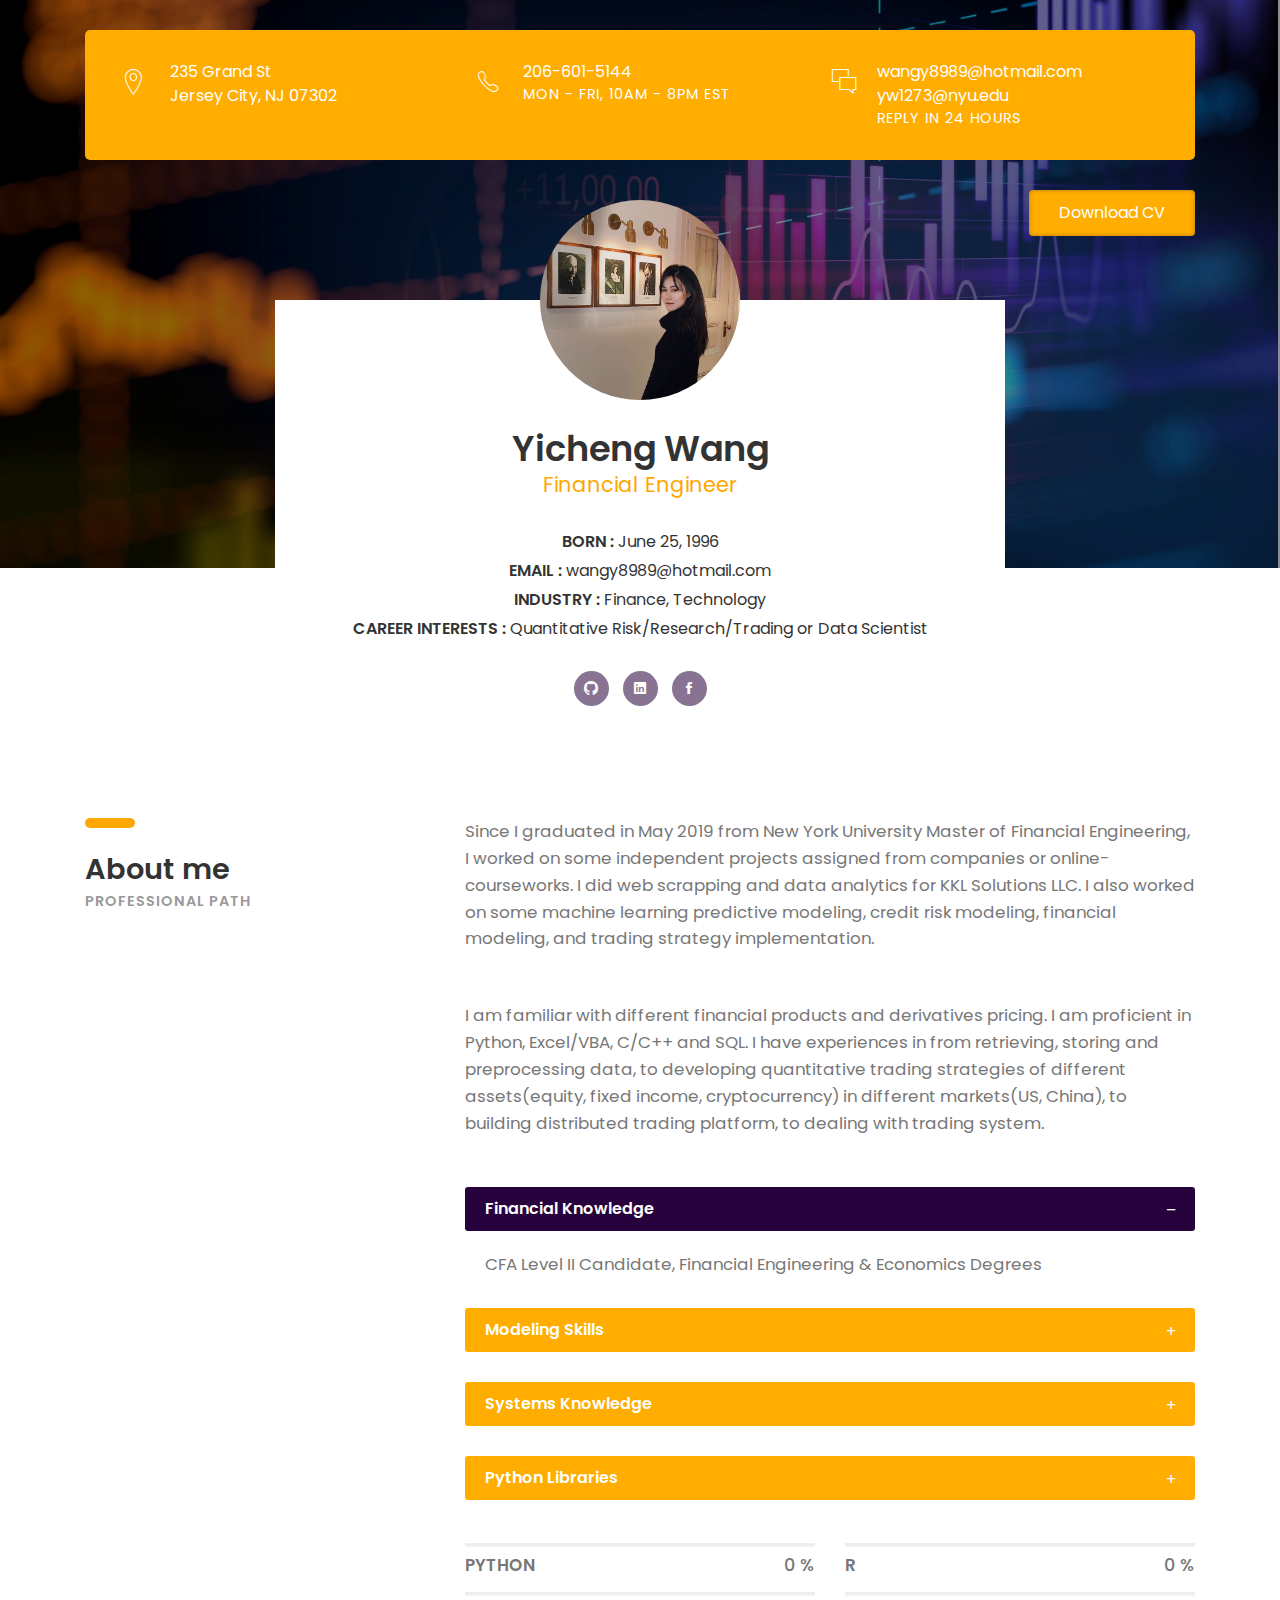
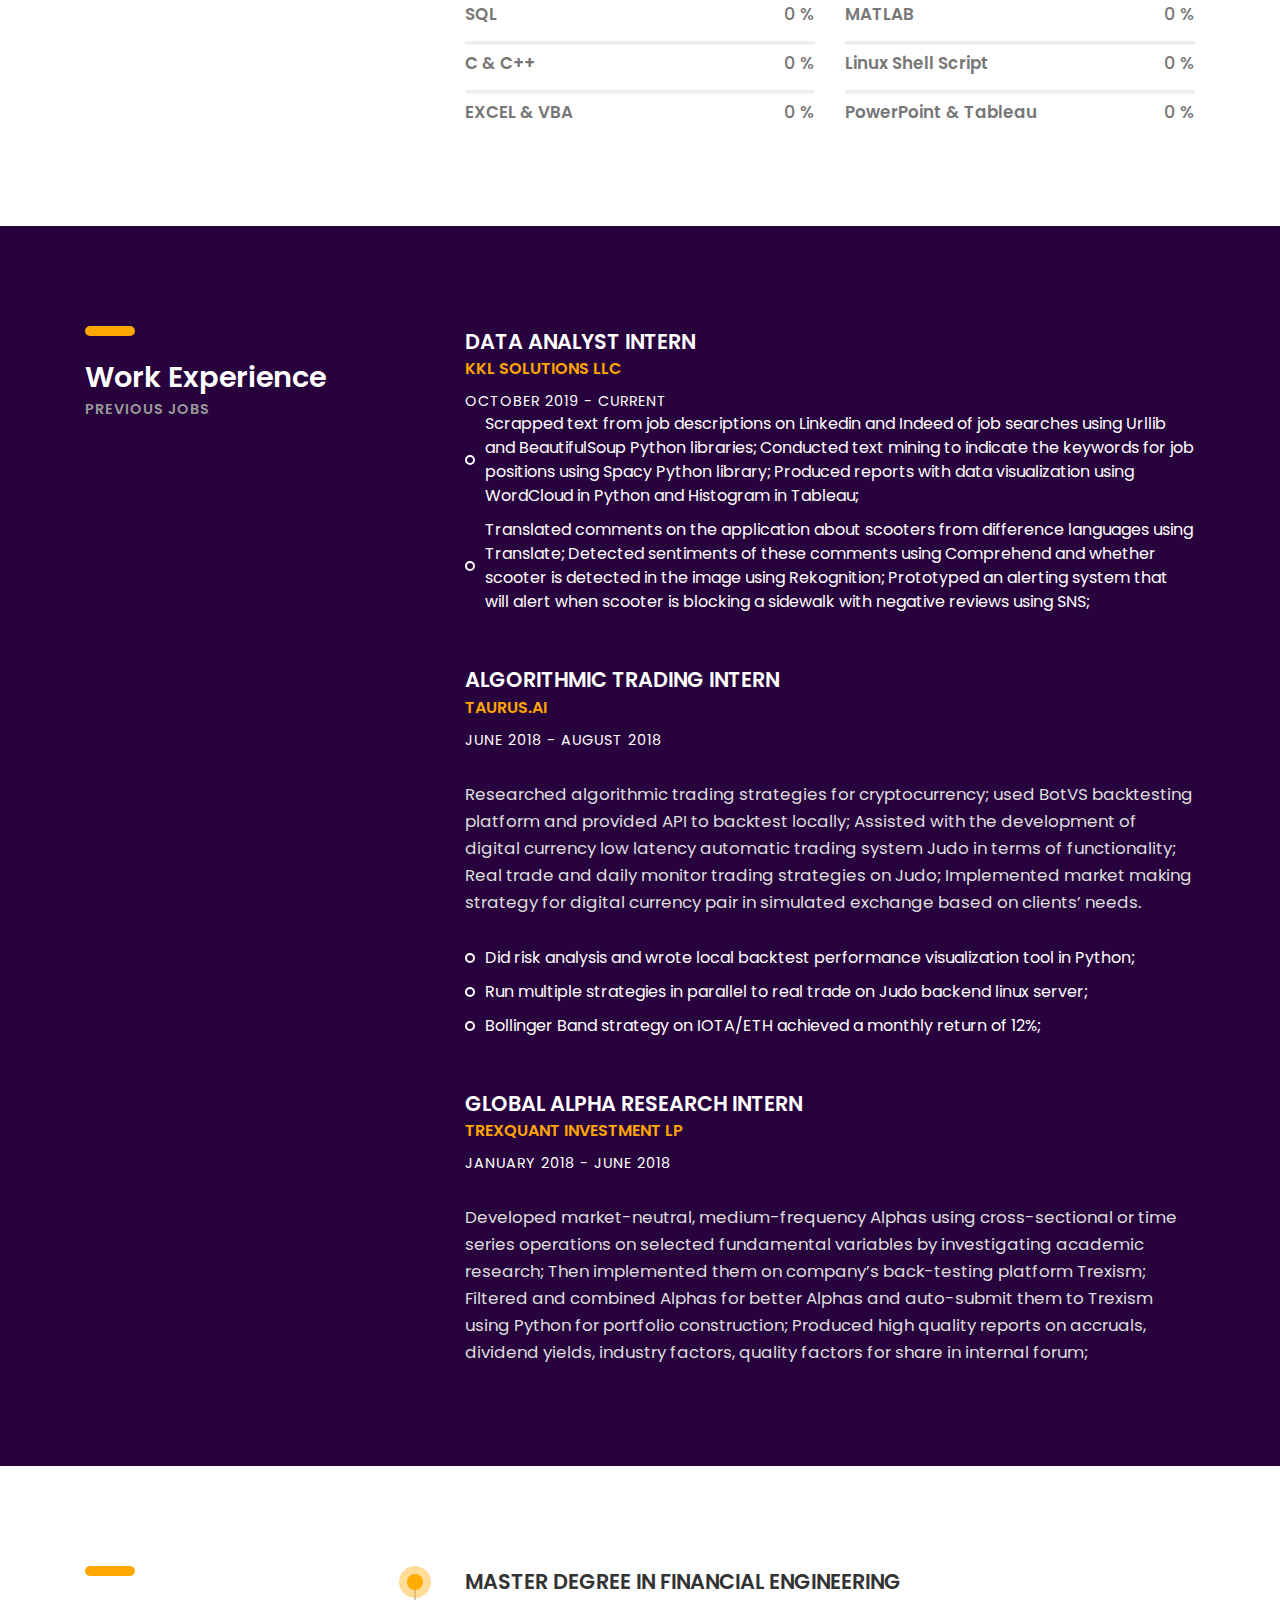
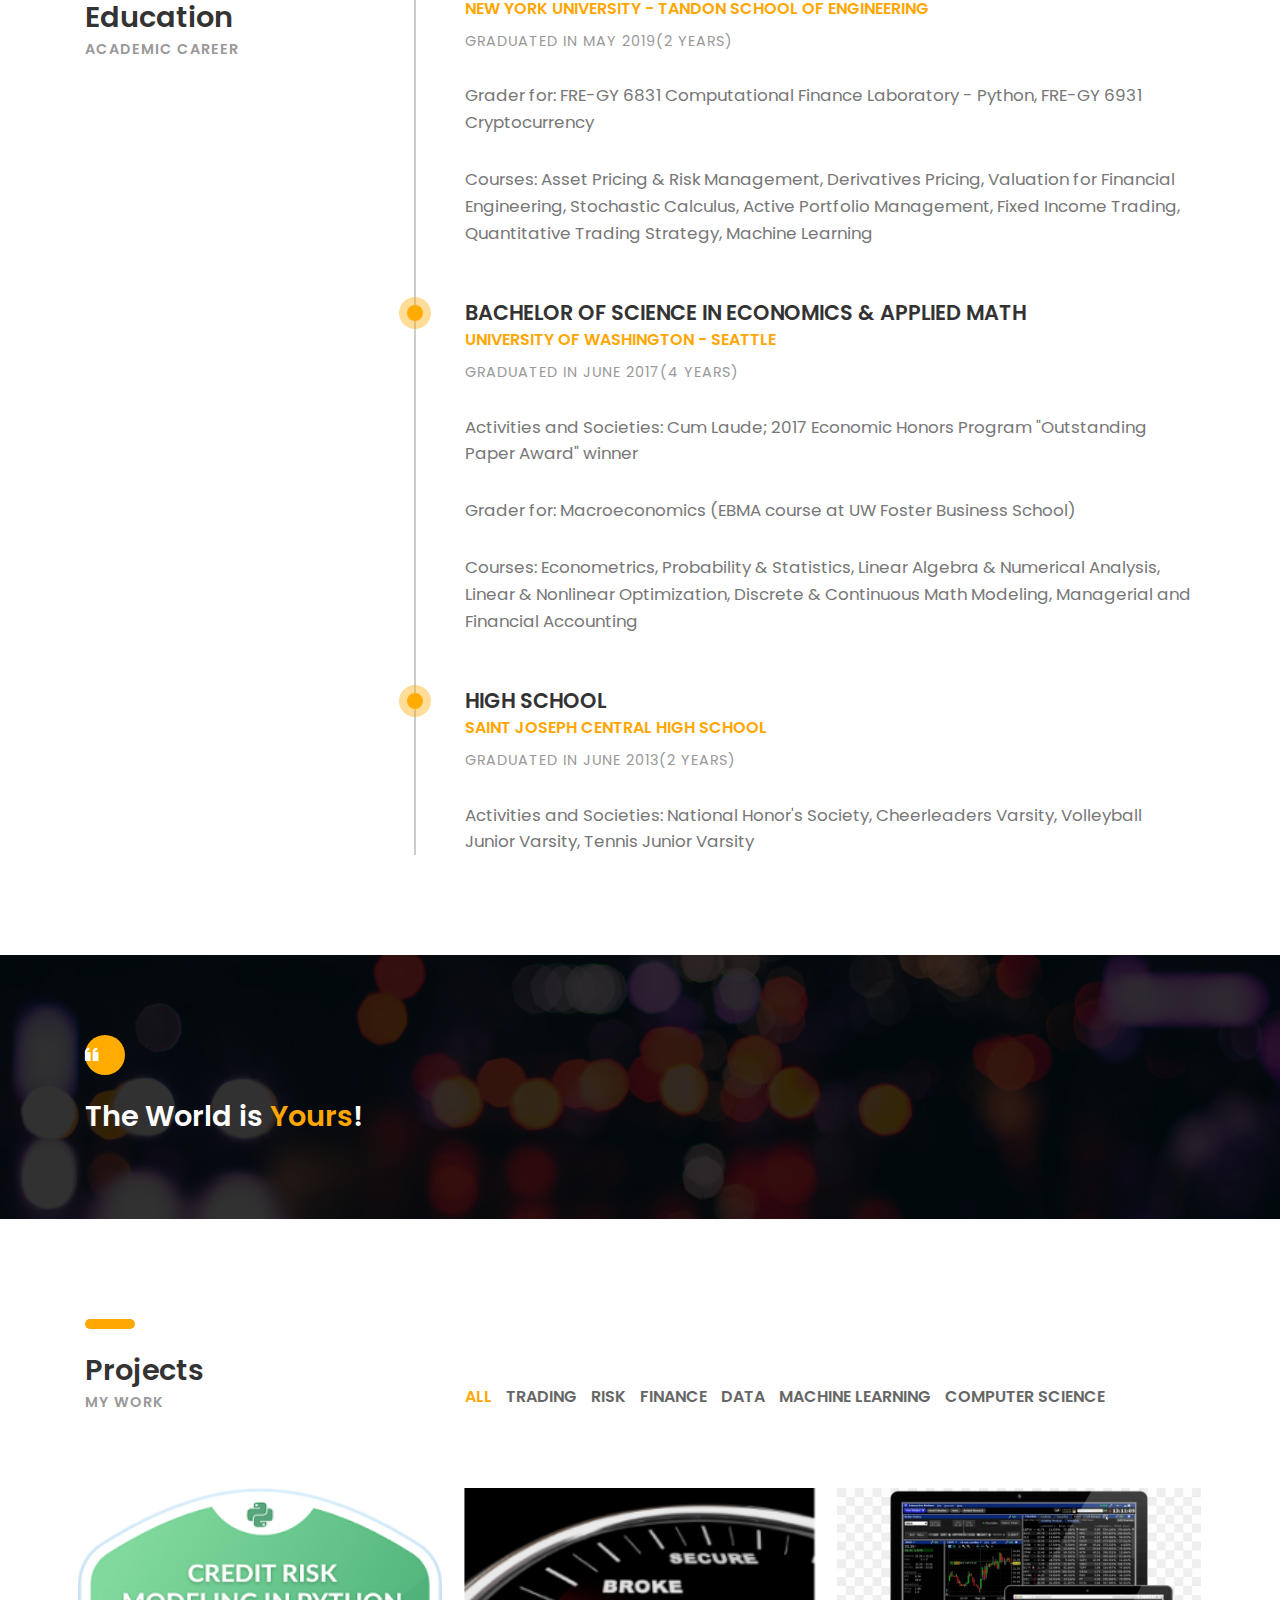
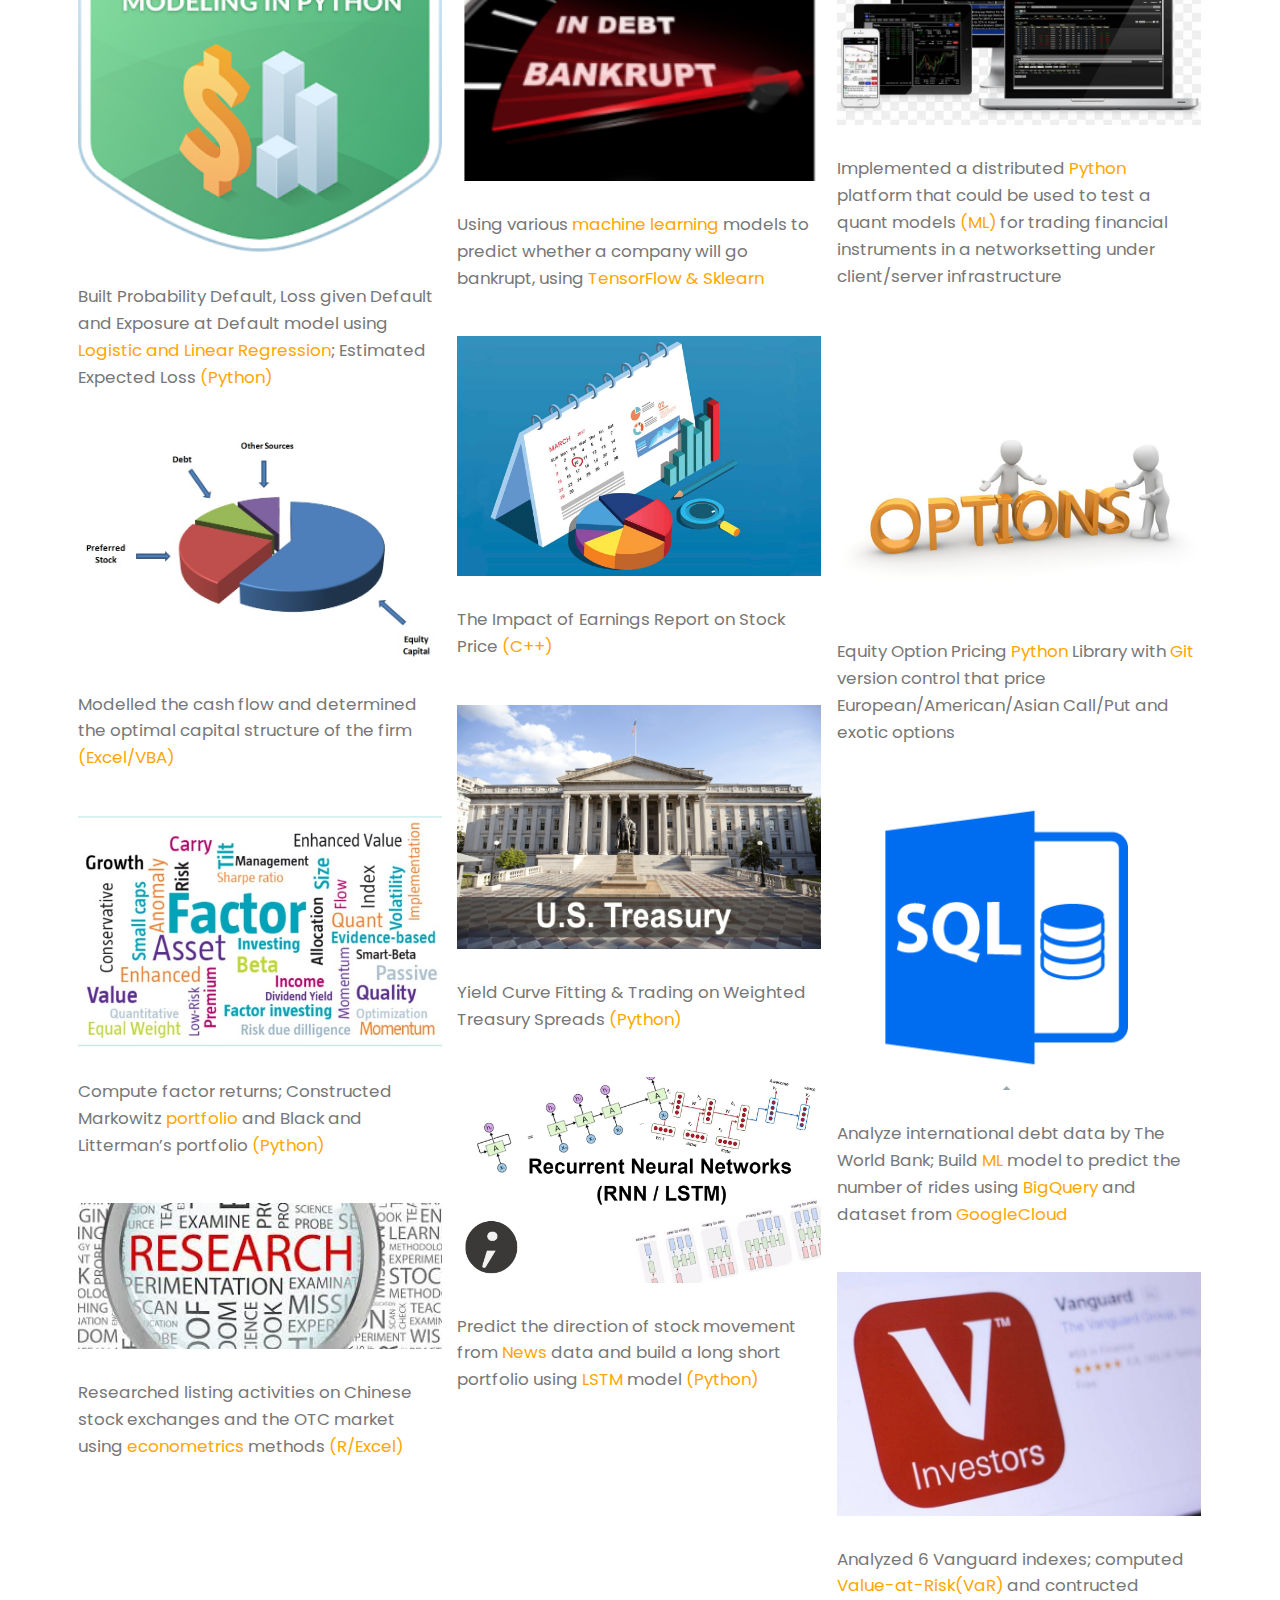
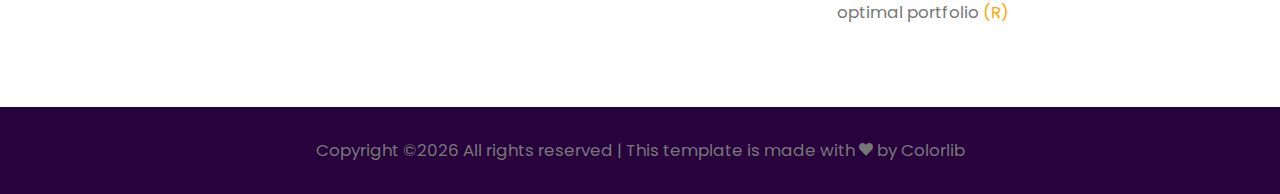
==== index.html @ 9553e10d "Uploading all." ====
<!DOCTYPE HTML>
<html lang="en">
<head>
	<title>CV - Boxed</title>
	<meta http-equiv="X-UA-Compatible" content="IE=edge">
    <meta name="viewport" content="width=device-width, initial-scale=1">
	<meta charset="UTF-8">
	
	
	<!-- Font -->
	
	<link href="https://fonts.googleapis.com/css?family=Poppins:400,500,600,700%7CAllura" rel="stylesheet">
	
	<!-- Stylesheets -->
	
	<link href="common-css/bootstrap.css" rel="stylesheet">
	
	<link href="common-css/ionicons.css" rel="stylesheet">
	
	<link href="common-css/fluidbox.min.css" rel="stylesheet">
	
	<link href="01-cv-portfolio/css/styles.css" rel="stylesheet">
	
	<link href="01-cv-portfolio/css/responsive.css" rel="stylesheet">
	
</head>


<body>
	
	<header>
		<div class="container">
			<div class="heading-wrapper">
				<div class="row">
					<div class="col-sm-6 col-md-6 col-lg-4">
						<div class="info">
							<i class="icon ion-ios-location-outline"></i>
							<div class="right-area">
								<h5>235 Grand St</h5>
								<h5>Jersey City, NJ 07302</h5>
							</div><!-- right-area -->
						</div><!-- info -->
					</div><!-- col-sm-4 -->
					
					<div class="col-sm-6 col-md-6 col-lg-4">
						<div class="info">
							<i class="icon ion-ios-telephone-outline"></i>
							<div class="right-area">
								<h5>206-601-5144</h5>
								<h6>MON - FRI, 10AM - 8PM EST</h6>
							</div><!-- right-area -->
						</div><!-- info -->
					</div><!-- col-sm-4 -->
					
					<div class="col-sm-6 col-md-6 col-lg-4">
						<div class="info">
							<i class="icon ion-ios-chatboxes-outline"></i>
							<div class="right-area">
								<a href="mailto:wangy8989@hotmail.com">wangy8989@hotmail.com</a>
                                <a href="mailto:yw1273@nyu.edu">yw1273@nyu.edu</a>
								<h6>REPLY IN 24 HOURS</h6>
							</div><!-- right-area -->
						</div><!-- info -->
					</div><!-- col-sm-4 -->
				</div><!-- row -->
			</div><!-- heading-wrapper -->
			
			<a class="downlad-btn" href="images/Wang, Yicheng_resume.pdf">Download CV</a>
		</div><!-- container -->
	</header>
	
    
	<section class="intro-section">
		<div class="container">
			<div class="row">
				<div class="col-md-1 col-lg-2"></div>
				<div class="col-md-10 col-lg-8">
					<div class="intro">
						<div class="profile-img"><img src="images/profile-1-250x250.jpg" alt=""></div>
						<h2><b>Yicheng Wang</b></h2>
						<h4 class="font-yellow">Financial Engineer</h4>
						<ul class="information margin-tb-30">
							<li><b>BORN : </b>June 25, 1996</li>
							<li><b>EMAIL : </b><a href="mailto:wangy8989@hotmail.com">wangy8989@hotmail.com</a></li>
                            <li><b>INDUSTRY : </b>Finance, Technology</li>
							<li><b>CAREER INTERESTS : </b>Quantitative Risk/Research/Trading or Data Scientist</li>
						</ul>
						<ul class="social-icons">
							<li><a href="https://github.com/wangy8989"><i class="ion-social-github"></i></a></li>
							<li><a href="https://www.linkedin.com/in/wangy8989"><i class="ion-social-linkedin"></i></a></li>
							<li><a href="https://www.facebook.com/yicheng.wang.520"><i class="ion-social-facebook"></i></a></li>
						</ul>
					</div><!-- intro -->
				</div><!-- col-sm-8 -->
			</div><!-- row -->
		</div><!-- container -->
	</section><!-- intro-section -->
	
    
	<section class="about-section section">
		<div class="container">
			<div class="row">
				<div class="col-sm-4">
					<div class="heading">
						<h3><b>About me</b></h3>
						<h6 class="font-lite-black"><b>PROFESSIONAL PATH</b></h6>
					</div>
				</div><!-- col-sm-4 -->
				<div class="col-sm-8">
					<p class="margin-b-50">Since I graduated in May 2019 from New York University Master of Financial Engineering, 
                        I worked on some independent projects assigned from companies or online-courseworks. I did web scrapping and data analytics 
                        for KKL Solutions LLC. I also worked on some machine learning predictive modeling, credit risk modeling, financial modeling,
                        and trading strategy implementation.
                    </p>
                    <p class="margin-b-50">
                        I am familiar with different financial products and derivatives pricing. 
                        I am proficient in Python, Excel/VBA, C/C++ and SQL. 
                        I have experiences in from retrieving, storing and preprocessing data, to developing quantitative trading strategies of 
                        different assets(equity, fixed income, cryptocurrency) in different markets(US, China), 
                        to building distributed trading platform, to dealing with trading system.
					</p>
                
                    <div class="row">
                        
                        <div class="col-md-12 col-lg-12">
                            <div class="panel margin-b-30">
                             
                                <div class="panel-area margin-b-30">
                                    <h5 class="panel-title active"><b>Financial Knowledge</b>
                                        <i class="icon minus ion-minus"></i><i class="icon plus ion-plus"></i></h5>
                                    <p class="panel-desc">CFA Level II Candidate, Financial Engineering & Economics Degrees</p>
                                    
                                </div><!-- panel-area -->
                                <div class="panel-area margin-b-30">
                                    <h5 class="panel-title"><b>Modeling Skills</b>
                                        <i class="icon minus ion-minus"></i><i class="icon plus ion-plus"></i></h5>
                                    <p class="panel-desc">Data Analysis, Machine Learning, Financial Modeling, Risk Modeling, Algorithmic Trading, Trading System</p>
                                </div><!-- panel-area -->
                                
                                <div class="panel-area margin-b-30">
                                    <h5 class="panel-title"><b>Systems Knowledge</b>
                                        <i class="icon minus ion-minus"></i><i class="icon plus ion-plus"></i></h5>
                                    <p class="panel-desc">Excel, Powerpoint, Word, Bloomberg, Tableau, Git, AWS, Google Cloud</p>
                                </div><!-- panel-area -->
                                
                                <div class="panel-area margin-b-30">
                                    <h5 class="panel-title"><b>Python Libraries</b>
                                        <i class="icon minus ion-minus"></i><i class="icon plus ion-plus"></i></h5>
                                    <p class="panel-desc">Numpy, Scipy, Pandas, SciKit, TensorFlow, Keras, Spacy, Urllib, Sqlalchemy, Flask, BigQuery, Socket, Boto3</p>
                                </div><!-- panel-area -->
                            </div><!-- panel -->
                        </div><!-- col-sm-6-->
                        
                        <div class="col-md-12 col-lg-6">
                        
                            <div class="line-progress margin-b-20" data-prog-percent=".95"><div></div>
                                <p class="progress-title"><b>PYTHON</b></p></div>
                            
                            <div class="line-progress margin-b-20" data-prog-percent=".85"><div></div>
                                <p class="progress-title"><b>SQL</b></p></div>

                            <div class="line-progress margin-b-20" data-prog-percent=".80"><div></div>
                                <p class="progress-title"><b>C & C++</b></p></div>
                            
                            <div class="line-progress margin-b-50" data-prog-percent=".85"><div></div>
                                <p class="progress-title"><b>EXCEL & VBA</b></p></div>
                                
                        </div><!-- col-sm-6 -->
                        
                        <div class="col-md-12 col-lg-6">
                        
                            <div class="line-progress margin-b-20" data-prog-percent=".80"><div></div>
                                <p class="progress-title"><b>R</b></p></div>
                            
                            <div class="line-progress margin-b-20" data-prog-percent=".70"><div></div>
                                <p class="progress-title"><b>MATLAB</b></p></div>

                            <div class="line-progress margin-b-20" data-prog-percent=".80"><div></div>
                                <p class="progress-title"><b>Linux Shell Script</b></p></div>
                            
                            <div class="line-progress margin-b-50" data-prog-percent=".85"><div></div>
                                <p class="progress-title"><b>PowerPoint & Tableau</b></p></div>
                                
                        </div><!-- col-sm-6 -->
                        
                    </div><!-- row -->
				</div><!-- col-sm-8 -->
			</div><!-- row -->
		</div><!-- container -->
	</section><!-- about-section -->
    
    
	<section class="experience-section section">
		<div class="container">
			<div class="row">
				<div class="col-sm-4">
					<div class="heading">
						<h3><b>Work Experience</b></h3>
						<h6 class="font-lite-black"><b>PREVIOUS JOBS</b></h6>
					</div>
				</div><!-- col-sm-4 -->
				<div class="col-sm-8">
				
					<div class="experience margin-b-50">
						<h4><b>DATA ANALYST INTERN</b></h4>
						<h5 class="font-yellow"><b>KKL SOLUTIONS LLC</b></h5>
						<h6 class="margin-t-10">OCTOBER 2019 - CURRENT</h6>
						<ul class="list margin-b-30">
							<li>Scrapped text from job descriptions on Linkedin and Indeed of job searches using Urllib and BeautifulSoup Python libraries; 
                                Conducted text mining to indicate the keywords for job positions using Spacy Python library; 
                                Produced reports with data visualization using WordCloud in Python and Histogram in Tableau;</li>
                            <li>Translated comments on the application about scooters from difference languages using Translate; 
                                Detected sentiments of these comments using Comprehend and whether scooter is detected in the image using Rekognition; 
                                Prototyped an alerting system that will alert when scooter is blocking a sidewalk with negative reviews using SNS;</li>
						</ul>
					</div><!-- experience -->
					
					<div class="experience margin-b-50">
						<h4><b>ALGORITHMIC TRADING INTERN</b></h4>
						<h5 class="font-yellow"><b>TAURUS.AI</b></h5>
						<h6 class="margin-t-10">JUNE 2018 - AUGUST 2018</h6>
						<p class="font-semi-white margin-tb-30">Researched algorithmic trading strategies for cryptocurrency; 
                            used BotVS backtesting platform and provided API to backtest locally; 
                            Assisted with the development of digital currency low latency automatic trading system Judo in terms of functionality; 
                            Real trade and daily monitor trading strategies on Judo; 
                            Implemented market making strategy for digital currency pair in simulated exchange based on clients’ needs.
                        </p>
						<ul class="list margin-b-30">
							<li>Did risk analysis and wrote local backtest performance visualization tool in Python;</li>
							<li>Run multiple strategies in parallel to real trade on Judo backend linux server;</li>
							<li>Bollinger Band strategy on IOTA/ETH achieved a monthly return of 12%;</li>
						</ul>
					</div><!-- experience -->
                    
                    <div class="experience margin-b-50">
						<h4><b>GLOBAL ALPHA RESEARCH INTERN</b></h4>
						<h5 class="font-yellow"><b>TREXQUANT INVESTMENT LP</b></h5>
						<h6 class="margin-t-10">JANUARY 2018 - JUNE 2018</h6>
						<p class="font-semi-white margin-tb-30">Developed market-neutral, medium-frequency Alphas using 
                            cross-sectional or time series operations on selected fundamental variables by investigating academic research; 
                            Then implemented them on company’s back-testing platform Trexism; 
                            Filtered and combined Alphas for better Alphas and auto-submit them to Trexism using Python for portfolio construction;
                            Produced high quality reports on accruals, dividend yields, industry factors, quality factors for share in internal forum;
                        </p>
					</div><!-- experience -->
					
				</div><!-- col-sm-8 -->
			</div><!-- row -->
		</div><!-- container -->
		
        
	</section><!-- experience-section -->
	
	<section class="education-section section">
		<div class="container">
			<div class="row">
				<div class="col-sm-4">
					<div class="heading">
						<h3><b>Education</b></h3>
						<h6 class="font-lite-black"><b>ACADEMIC CAREER</b></h6>
					</div>
				</div><!-- col-sm-4 -->
				<div class="col-sm-8">
					<div class="education-wrapper">
						<div class="education margin-b-50">
							<h4><b>MASTER DEGREE IN FINANCIAL ENGINEERING</b></h4>
							<h5 class="font-yellow"><b>NEW YORK UNIVERSITY - TANDON SCHOOL OF ENGINEERING</b></h5>
							<h6 class="font-lite-black margin-t-10">GRADUATED IN MAY 2019(2 YEARS)</h6>
							<p class="margin-tb-30">
                                Grader for: FRE-GY 6831 Computational Finance Laboratory - Python, FRE-GY 6931 Cryptocurrency
                            </p>
                            <p class="margin-tb-30">
                                Courses: Asset Pricing & Risk Management, Derivatives Pricing, Valuation for Financial Engineering, 
                                Stochastic Calculus, Active Portfolio Management, Fixed Income Trading, Quantitative Trading Strategy, Machine Learning
                            </p>
						</div><!-- education -->
						
						<div class="education margin-b-50">
							<h4><b>BACHELOR OF SCIENCE IN ECONOMICS & APPLIED MATH</b></h4>
							<h5 class="font-yellow"><b>UNIVERSITY OF WASHINGTON - SEATTLE</b></h5>
							<h6 class="font-lite-black margin-t-10">GRADUATED IN JUNE 2017(4 YEARS)</h6>
							<p class="margin-tb-30">Activities and Societies: Cum Laude; 2017 Economic Honors Program "Outstanding Paper Award" winner </p>
                            <p class="margin-tb-30">Grader for: Macroeconomics (EBMA course at UW Foster Business School) </p>
                            <p class="margin-tb-30">Courses: Econometrics, Probability & Statistics, Linear Algebra & Numerical Analysis, Linear & Nonlinear Optimization, 
                                Discrete & Continuous Math Modeling, Managerial and Financial Accounting </p>
						</div><!-- education -->
						
						<div class="education margin-b-50">
							<h4><b>HIGH SCHOOL</b></h4>
							<h5 class="font-yellow"><b>SAINT JOSEPH CENTRAL HIGH SCHOOL</b></h5>
							<h6 class="font-lite-black margin-t-10">GRADUATED IN JUNE 2013(2 YEARS)</h6>
							<p class="margin-tb-30">Activities and Societies: National Honor's Society, 
                                Cheerleaders Varsity, Volleyball Junior Varsity, Tennis Junior Varsity </p>
						</div><!-- education -->
					</div><!-- education-wrapper -->
				</div><!-- col-sm-8 -->
			</div><!-- row -->
		</div><!-- container -->
		
	</section><!-- about-section -->
    
    
    <section class="quoto-section center-text">
		<div class="container">
			<div class="row">
				<div class="col-sm-12">
					<i class="icon ion-quote"></i>
					<h3><b>The World is <span class="font-yellow">Yours</span>!</b></h3>
				</div><!-- col-sm-12 -->
			</div><!-- row -->
		</div><!-- container -->
	</section><!-- quoto-section -->
    
    	
	<section class="portfolio-section section">
		<div class="container">
			<div class="row">
				<div class="col-sm-4">
					<div class="heading">
						<h3><b>Projects</b></h3>
						<h6 class="font-lite-black"><b>MY WORK</b></h6>
					</div>
				</div><!-- col-sm-4 -->
				
				<div class="col-sm-8">
					<div class="portfolioFilter clearfix margin-b-80">
						<a href="#" data-filter="*" class="current"><b>ALL</b></a>
						<a href="#" data-filter=".trading"><b>TRADING</b></a>
						<a href="#" data-filter=".risk"><b>RISK</b></a>
                        <a href="#" data-filter=".finance"><b>FINANCE</b></a>
                        <a href="#" data-filter=".data"><b>DATA</b></a>
						<a href="#" data-filter=".ml"><b>MACHINE LEARNING</b></a>
                        <a href="#" data-filter=".cs"><b>COMPUTER SCIENCE</b></a>
					</div><!-- portfolioFilter -->
				</div><!-- col-sm-8 -->
			</div><!-- row -->
			
			<div class="portfolioContainer margin-b-50">
				
				<div class="p-item risk data">
					<a href="https://github.com/wangy8989/Credit-Risk-Modeling">
						<img src="images/credit-risk-modeling.png" alt=""></a>
                    <p class="margin-tb-30">Built Probability Default, Loss given Default and Exposure at Default model 
                        using <span class="font-yellow">Logistic and Linear Regression</span>; Estimated Expected Loss 
                        <span class="font-yellow">(Python)</span></p>
				</div><!-- p-item -->
				
				<div class="p-item ml finance">
					<a href="https://github.com/wangy8989/Bankruptcy-Prediction-using-Machine-Learning" data-fluidbox>
						<img src="images/bankruptcy.png" alt=""></a>
                    <p class="margin-tb-30">Using various <span class="font-yellow">machine learning</span> models to 
                        predict whether a company will go bankrupt, using <span class="font-yellow">TensorFlow & Sklearn</span></p>
				</div><!-- p-item -->
                
                <div class="p-item trading cs ml">
					<a href="https://github.com/wangy8989/Pairs-Trading-with-Machine-Learning-on-Distributed-Python-Platform" data-fluidbox>
						<img src="images/trading-system.jpg" alt=""></a>
                    <p class="margin-tb-30">Implemented a distributed <span class="font-yellow">Python</span> platform that could be used to test a quant models 
                        <span class="font-yellow">(ML)</span> 
                        for trading financial instruments in a networksetting under client/server infrastructure</p>
				</div><!-- p-item -->
                
                <div class="p-item cs finance">
					<a href="https://github.com/wangy8989/Option-Pricing-Package" data-fluidbox>
						<img src="images/option.jpg" alt=""></a>
                    <p class="margin-tb-30">Equity Option Pricing <span class="font-yellow">Python</span> Library with <span class="font-yellow">Git</span> version control that 
                        price European/American/Asian Call/Put and exotic options</p>
				</div><!-- p-item -->
                
                <div class="p-item cs data">
					<a href="https://github.com/wangy8989/The-Impact-of-Earnings-Report-on-Stock-Price" data-fluidbox>
						<img src="images/earnings.jpg" alt=""></a>
                    <p class="margin-tb-30">The Impact of Earnings Report on Stock Price <span class="font-yellow">(C++)</span></p>
				</div><!-- p-item -->
                
                <div class="p-item finance">
					<a href="images/Excel project.ppt" data-fluidbox>
						<img src="images/capital-structure.jpg" alt=""></a>
                    <p class="margin-tb-30">Modelled the cash flow and determined the optimal capital structure of the firm 
                        <span class="font-yellow">(Excel/VBA)</span></p>
				</div><!-- p-item -->
                
                <div class="p-item finance trading">
					<a href="https://github.com/wangy8989/Yield-Curve-Fitting" data-fluidbox>
						<img src="images/us-treasury.png" alt=""></a>
                    <p class="margin-tb-30">Yield Curve Fitting & Trading on Weighted Treasury Spreads <span class="font-yellow">(Python)</span></p>
				</div><!-- p-item -->
                
                <div class="p-item data ml cs">
					<a href="https://github.com/wangy8989/SQL-projects" data-fluidbox>
						<img src="images/SQL.png" alt=""></a>
                    <p class="margin-tb-30">Analyze international debt data by The World Bank; 
                        Build <span class="font-yellow">ML</span> model to predict the number of rides 
                        using <span class="font-yellow">BigQuery</span> and dataset from <span class="font-yellow">GoogleCloud</span>
                    </p>
				</div><!-- p-item -->
                
                <div class="p-item finance trading">
					<a href="https://github.com/wangy8989/Active-Portfolio-Management" data-fluidbox>
						<img src="images/apm.jpg" alt=""></a>
                    <p class="margin-tb-30">Compute factor returns; Constructed Markowitz <span class="font-yellow">portfolio</span>
                        and Black and Litterman’s portfolio <span class="font-yellow">(Python)</span>
                    </p>
				</div><!-- p-item -->
                
                <div class="p-item ml trading data">
					<a href="https://github.com/wangy8989/Stock-Movement-Prediction-Using-LSTM" data-fluidbox>
						<img src="images/LSTM.jpg" alt=""></a>
                    <p class="margin-tb-30">Predict the direction of stock movement from <span class="font-yellow">News</span> data and build a long short portfolio using
                        <span class="font-yellow">LSTM</span> model <span class="font-yellow">(Python)</span>
                    </p>
				</div><!-- p-item -->
                
                <div class="p-item finance">
					<a href="images/Research.pdf" data-fluidbox>
						<img src="images/research.jpg" alt=""></a>
                    <p class="margin-tb-30">Researched listing activities on Chinese stock exchanges and the OTC market 
                        using <span class="font-yellow">econometrics</span> methods <span class="font-yellow">(R/Excel)</span>
                    </p>
				</div><!-- p-item -->
                
                <div class="p-item finance risk">
					<a href="images/funds analysis.pdf" data-fluidbox>
						<img src="images/vanguard.jpg" alt=""></a>
                    <p class="margin-tb-30">Analyzed 6 Vanguard indexes; computed <span class="font-yellow">Value-at-Risk(VaR)</span>
                        and contructed optimal portfolio <span class="font-yellow">(R)</span>
                    </p>
				</div><!-- p-item -->
			
			</div><!-- portfolioContainer -->
		</div><!-- container -->
	</section><!-- portfolio-section -->
	
    
	
	<footer>
		<p class="copyright">
			<!-- Link back to Colorlib can't be removed. Template is licensed under CC BY 3.0. -->
Copyright &copy;<script>document.write(new Date().getFullYear());</script> All rights reserved | This template is made with <i class="ion-heart" aria-hidden="true"></i> by <a href="https://colorlib.com" target="_blank">Colorlib</a>
<!-- Link back to Colorlib can't be removed. Template is licensed under CC BY 3.0. -->
		</p>


	</footer>
	
	
	<!-- SCIPTS -->
	
	<script src="common-js/jquery-3.2.1.min.js"></script>
	
	<script src="common-js/tether.min.js"></script>
	
	<script src="common-js/bootstrap.js"></script>
	
	<script src="common-js/isotope.pkgd.min.js"></script>
	
	<script src="common-js/jquery.waypoints.min.js"></script>
	
	<script src="common-js/progressbar.min.js"></script>
	
	<script src="common-js/jquery.fluidbox.min.js"></script>
	
	<script src="common-js/scripts.js"></script>
	
</body>
</html>
---- common-css/fluidbox.min.css ----
@-webkit-keyframes a{0%{-webkit-transform:translate(-50%,-50%) rotateX(0) rotateY(0);transform:translate(-50%,-50%) rotateX(0) rotateY(0)}50%{-webkit-transform:translate(-50%,-50%) rotateX(-180deg) rotateY(0);transform:translate(-50%,-50%) rotateX(-180deg) rotateY(0)}to{-webkit-transform:translate(-50%,-50%) rotateX(-180deg) rotateY(-180deg);transform:translate(-50%,-50%) rotateX(-180deg) rotateY(-180deg)}}@keyframes a{0%{-webkit-transform:translate(-50%,-50%) rotateX(0) rotateY(0);transform:translate(-50%,-50%) rotateX(0) rotateY(0)}50%{-webkit-transform:translate(-50%,-50%) rotateX(-180deg) rotateY(0);transform:translate(-50%,-50%) rotateX(-180deg) rotateY(0)}to{-webkit-transform:translate(-50%,-50%) rotateX(-180deg) rotateY(-180deg);transform:translate(-50%,-50%) rotateX(-180deg) rotateY(-180deg)}}.fluidbox{outline:none}.fluidbox__overlay{background-color:hsla(0,0%,100%,.85);cursor:pointer;cursor:zoom-out;opacity:0;pointer-events:none;position:fixed;top:-100%;left:0;bottom:-100%;right:0;-webkit-transition:all .5s ease-in-out;transition:all .5s ease-in-out}.fluidbox--opened .fluidbox__overlay{pointer-events:auto}.fluidbox__wrap{background-position:center center;background-size:cover;margin:0 auto;position:relative;-webkit-transition:all .5s ease-in-out;transition:all .5s ease-in-out}.fluidbox--closed .fluidbox__thumb,.fluidbox__thumb{-webkit-transition:opacity 0s ease-in-out 0s;transition:opacity 0s ease-in-out 0s}.fluidbox__ghost{background-size:100% 100%;background-position:center center;background-repeat:no-repeat;position:absolute;-webkit-transition:opacity 0s 0s,-webkit-transform .5s 0s;transition:opacity 0s 0s,-webkit-transform .5s 0s;transition:opacity 0s 0s,transform .5s 0s;transition:opacity 0s 0s,transform .5s 0s,-webkit-transform .5s 0s}.fluidbox--opened .fluidbox__ghost{cursor:pointer;cursor:zoom-out}.fluidbox--closed .fluidbox__ghost{-webkit-transition:opacity 0s .5s,-webkit-transform .5s 0s;transition:opacity 0s .5s,-webkit-transform .5s 0s;transition:opacity 0s .5s,transform .5s 0s;transition:opacity 0s .5s,transform .5s 0s,-webkit-transform .5s 0s}.fluidbox__loader{opacity:0;-webkit-perspective:200px;perspective:200px;pointer-events:none;position:absolute;top:0;left:0;bottom:0;right:0}.fluidbox__loader:before{background-color:hsla(0,0%,100%,.85);content:'';-webkit-transform-style:preserve-3d;transform-style:preserve-3d;position:absolute;top:50%;left:50%;width:20%;padding-bottom:20%;-webkit-transform:translate(-50%,-50%);transform:translate(-50%,-50%);-webkit-transition-property:-webkit-transform;transition-property:-webkit-transform;transition-property:transform;transition-property:transform,-webkit-transform;-webkit-transition-duration:.5s;transition-duration:.5s;-webkit-transition-delay:0s;transition-delay:0s}.fluidbox--loading .fluidbox__loader{opacity:1;-webkit-transition:opacity .5s ease-in-out .5s;transition:opacity .5s ease-in-out .5s}.fluidbox--loading .fluidbox__loader:before{-webkit-animation:a 1s 0s infinite ease-in-out forwards;animation:a 1s 0s infinite ease-in-out forwards}
/*# sourceMappingURL=fluidbox.min.css.map */
---- 01-cv-portfolio/css/styles.css ----
/*
====================================================

* 	[Master Stylesheet]
	
	Theme Name :  
	Version    :  
	Author     :  
	Author URI :  

====================================================

	TOC
	
	1. PRIMARY STYLES
	2. COMMONS FOR PAGE DESIGN
	3. HEADER
	4. INTRO SECTION
	5. PORFOLIO SECTION
	6. ABOUT SECTION
	7. EXPERIENCE SECTION
	8. EDUCATION SECTION
	9. COUNTER SECTION
    10. QUOTO SECTION
    11. PROGRESSBAR & ACCORDIANS
		LINE PROGRESSBAR
		ACCORDIANS 
	12. FOOTER

====================================================


/* ---------------------------------
1. PRIMARY STYLES
--------------------------------- */

html{ font-size: 100%; height: 100%; overflow-x: hidden; margin: 0px;  padding: 0px; touch-action: manipulation; }


body{ font-size: 16px; font-family: 'Poppins', serif; width: 100%; height: 100%; margin: 0; font-weight: 400;
	-webkit-font-smoothing: antialiased; -moz-osx-font-smoothing: grayscale; word-wrap: break-word; 
	color: #333; }

h1, h2, h3, h4, h5, h6, p, a, ul, span, li, img, inpot, button{ margin: 0; padding: 0; }

h1,h2,h3,h4,h5,h6{ line-height: 1.5; font-weight: inherit; }

h1,h2,h3{ font-family: 'Poppins', cursive; }

p{ line-height: 1.6; font-size: 1.05em; font-weight: 400; color: #777; }

h1{ font-size: 4em; line-height: 1; }
h2{ font-size: 2.2em; line-height: 1.1; }
h3{ font-size: 1.8em; }
h4{ font-size: 1.3em; }
h5{ font-size: 1em; }
h6{ font-size: .9em; letter-spacing: 1px; }

a, button{ display: inline-block; text-decoration: none; color: inherit; line-height: 1; 
	-webkit-transition: all .25s ease-in-out; transition: all .25s ease-in-out; }

a:focus, a:active, a:hover,
button:focus, button:active, button:hover,
a b.light-color:hover{ text-decoration: none; color: #FFA804; }

b{ font-weight: 600; }

img{ width: 100%; }

li{ list-style: none; display: inline-block; }

span{ display: inline-block; }

button{ outline: 0; border: 0; background: none; cursor: pointer; }

.icon{ font-size: 1.1em; display: inline-block; line-height: inherit; }

[class^="icon-"]:before, [class*=" icon-"]:before{ line-height: inherit; }

b.max-bold{ font-weight: 700; }



/* ---------------------------------
2. COMMONS FOR PAGE DESIGN
--------------------------------- */

.section{ padding: 100px 0 50px; }

.section .heading{ margin-bottom: 60px; }

.section .heading:before{ content:''; height: 10px; width: 50px; border-radius: 5px;
	margin-bottom: 20px; display: block; background: #FFA804; }
	
.margin-t-10{ margin-top: 10px; }

.margin-b-30{ margin-bottom: 30px; }
.margin-b-50{ margin-bottom: 50px; }

.margin-tb-30{ margin-top: 30px; margin-bottom: 30px; }

.font-yellow{ color: #FFA600; }

.font-semi-white{ color: #ddd; }

.font-lite-black{ color: #999; }


/* ---------------------------------
3. HEADER
--------------------------------- */

header{ position: absolute; top: 30px; left: 0; right: 0; z-index: 100; }

header .heading-wrapper{ border-radius: 5px; padding: 30px 40px 20px; background: #FFAD01; color: #fff; }

header .info{ margin-bottom: 10px; }

header .info .icon{ float: left; font-size: 30px; }

header .info .right-area{ margin-left: 45px; }

header .downlad-btn{ padding: 15px 30px; border-radius: 4px; float: right; margin-top: 30px;
	box-shadow: inset 0 0px 4px rgba(0,0,0,.3); background: #FFAD01; color: #fff; 
	-webkit-transition: all .2s ease; transition: all .2s ease; }

header .downlad-btn:hover{ -webkit-transform: translateY(-4px); transform: translateY(-4px); }


/* ---------------------------------
4. INTRO SECTION
--------------------------------- */

.intro-section{ padding-top: 200px; position: relative; background-size: cover; 
	z-index: 1;background-image: url(../../images/slider-1-1920x1080.jpg); }

.intro-section:before{ content:''; z-index: -1; position: absolute; top: 0; bottom: 0; left: 0; 
	right: 0; background: rgba(0,0,0, .2); }
	
.intro-section:after{ content: ''; position: absolute; bottom: 0; left: 0; right: 0;
	height: 150px; z-index: -1; background: #fff; }

.intro{ padding: 0 20px; margin-top: 100px; text-align: center; background: #fff; }

.intro .profile-img{ height: 200px; width: 200px; border-radius: 100px; margin: 0 auto; 
	overflow: hidden; position: relative; top: -100px; margin-bottom: -70px;  }

.intro .information > li{ display: block; margin: 5px 0; }

.intro .social-icons > li > a{ height: 35px; line-height: 35px; width: 35px; border-radius: 20px; 
	overflow: hidden; z-index: 1; position: relative; margin: 0 5px 5px; background: #887392; color: #fff; }

.intro .social-icons > li > a:after{ content: ''; position: absolute; bottom: 0; left: 0; right: 0;
	top: 0; z-index: -1; border-radius: 20px; background: #FFA804; 
	-webkit-transition: all .2s ease; transition: all .2s ease;
	-webkit-transform: scale(0); transform: scale(0); }

.intro .social-icons > li > a:hover:after{ -webkit-transform: scale(1); transform: scale(1); }


/* ---------------------------------
5. PORFOLIO SECTION
--------------------------------- */

.portfolio-section{ padding-bottom: 0; }

.portfolio-section .portfolioFilter{ margin-top: 60px; color: #666; }

.portfolio-section .portfolioFilter a{ margin: 10px 10px 0 0; }

.portfolio-section .portfolioFilter a.current{  color: #FFA804; }

.portfolio-section .portfolioContainer{ margin-left: -15px; margin-right: -15px; }

.portfolio-section .p-item{ width: 33.333%; padding: 0 7.5px 0px; margin-top: 15px; }

.portfolio-section .p-item a{ display: inline; }

.portfolio-section .p-item.p-item-2 .img:first-child{ float: left; width: 50%; padding-right: 7.5px; }

.portfolio-section .p-item.p-item-2 .img:last-child{ float: right; width: 50%; padding-left: 7.5px; }


/* ---------------------------------
6. ABOUT SECTION
--------------------------------- */

.radial-progress{ position: relative; max-width: 200px; margin: 0 auto; }

.radial-progress .progressbar-text{ font-size: 2.2em; font-weight: 500; 
	padding-bottom: 25px!important; color: #333!important; }

.radial-progress .progressbar-text:after{ content:'%'; }

.radial-progress .progress-title{ position: absolute; top: 50%; left: 50%; width: 100%;
	letter-spacing: 0; text-align: center; transform: translate(-50%, 15px); color: #777; }

	

/* ---------------------------------
7. EXPERIENCE SECTION
--------------------------------- */

.experience-section{ background: #28023D; color: #fff; }

.experience .list > li{ display: block; position: relative; margin-bottom: 10px; padding-left: 20px; }

.experience .list > li:before{ content: ''; position: absolute; top: 50%; left: 0; height: 10px; 
	width: 10px; margin-top: -5px; display: block; border-radius: 10px; border: 2px solid #fff; }

	
/* ---------------------------------
8. EDUCATION SECTION
--------------------------------- */

.education-wrapper{ position: relative; }

.education-wrapper:after{ content:''; position: absolute; top: 8px; bottom: 0; left: -51px;
	width: 2px; background: #ccc; }

.education-wrapper .education{ position: relative; }

.education-wrapper .education:after{ content:''; position: absolute; top: 8px; left: -58px; width: 16px; 
	height: 16px; border-radius: 10px; z-index: 1;
	box-shadow: 0 0 0 8px rgba(255,171,0, .4); background: #FFAB00; }
	
	
/* ---------------------------------
9. COUNTER SECTION
--------------------------------- */

.counter-section{ position: relative; padding: 100px 0 70px; background-size: cover; z-index: 1; 
	background-image: url(../../images/slider-2-1920x600.jpg); color: #fff; }

.counter-section:after{ content:''; z-index: -1; position: absolute; top: 0; bottom: 0; left: 0; 
	right: 0; background: rgba(0,0,0, .2); }

.counter{ position: relative; }
	
.counter .title{ text-align: right; margin-right: 130px; }

.counter .desc{ position: absolute; bottom: 4px; right: 0px; width: 110px; }


/* RADIAL PREOGRESS SECTION */


.radial-progress{ position: relative; max-width: 200px; margin: 0 auto; }

.radial-progress .progressbar-text{ font-size: 2.2em; font-weight: 500; 
	padding-bottom: 25px!important; color: #333!important; }

.radial-progress .progressbar-text:after{ content:'%'; }

.radial-progress .progress-title{ position: absolute; top: 50%; left: 50%; width: 100%;
	letter-spacing: 0; text-align: center; transform: translate(-50%, 15px); color: #777; }


/* ---------------------------------
10. QUOTO SECTION
--------------------------------- */

.quoto-section{ padding: 80px 0; position: relative; background-size: cover; 
	z-index: 1; background-image: url(../../images/slider-4-1920x600.jpg); color: #fff; }

.quoto-section:before{ content:''; z-index: -1; position: absolute; top: 0; bottom: 0; left: 0; 
	right: 0; background: rgba(0,0,0, .8); }
	
.quoto-section .icon{ margin-bottom: 20px; height: 40px; width: 40px; line-height: 40px; 
	border-radius: 30px; background: #FFAB00; color: #fff; }


/* ---------------------------------
11. PROGRESSBAR & ACCORDIANS
--------------------------------- */

/* LINE PROGRESSBAR */
	
.line-progress{ position: relative; padding-bottom: 25px; }

.line-progress .progressbar-text{ position: absolute; bottom: 0; right: 0; font-size: 1.1em; 
	font-weight: 500; color: #777!important; }

.line-progress .progress-title{ position: absolute; bottom: 0; left: 0; color: #777; }


/* ACCORDIANS */

.panel-area .panel-title{ padding: 10px 20px; cursor: pointer; position: relative; color: #fff;
	border-radius: 3px; background: #FFAD01; color: #fff; }

.panel-area .panel-desc{ max-height: 0; overflow: hidden; opacity: 0;
	-webkit-transition: all .05s, opacity .25s .1s, -webkit-transform .1s; 
	transition: all .05s, opacity .25s .1s, transform .1s; 
	-webkit-transform: scaleY(0); transform: scaleY(0); 
	-webkit-transform-origin: top; transform-origin: top; }

.panel-area .panel-title .icon{ float: right; font-size: .7em; margin-top: 5px; }

.panel-area .panel-title.active{ background: #28023D; }

.panel-area .panel-title.active + .panel-desc{ opacity: 1; padding: 20px 20px 0; max-height: 300px; 
	-webkit-transform: scaleY(1); transform: scaleY(1); }

.panel-area .panel-title .icon.plus,
.panel-area .panel-title.active .icon.minus{ display: block; }

.panel-area .panel-title .icon.minus,
.panel-area .panel-title.active .icon.plus{ display: none; }

	
/* ---------------------------------
12. FOOTER
--------------------------------- */

.copyright{ text-align: center; padding: 30px 0; background: #28023D; }
---- 01-cv-portfolio/css/responsive.css ----
/* Screens Resolution : 992px
-------------------------------------------------------------------------- */
@media only screen and (max-width: 1200px) {
	/* ---------------------------------
	9. COUNTER SECTION
	--------------------------------- */

	.counter-section{ text-align: center; padding: 50px 0 20px; }

	.counter{ display: inline-block; }
	
	.counter .desc{ text-align: left; }
}

/* Screens Resolution : 992px
-------------------------------------------------------------------------- */
@media only screen and (max-width: 992px) {
	
	/* ---------------------------------
	4. INTRO SECTION
	--------------------------------- */

	.intro-section{ padding-top: 250px; }
	
}

/* Screens Resolution : 767px
-------------------------------------------------------------------------- */
@media only screen and (max-width: 767px) {
	
	/* ---------------------------------
	1. PRIMARY STYLES
	--------------------------------- */

	p{ line-height: 1.4; }

	h1{ font-size: 3em; }
	h2{ font-size: 2em; }
	h3{ font-size: 1.8em; }


	
	/* ---------------------------------
	2. COMMONS FOR PAGE DESIGN
	--------------------------------- */

	.section{ padding: 50px 0 0px; }

	.section .heading{ margin-bottom: 30px; }

	
	/* ---------------------------------
	4. INTRO SECTION
	--------------------------------- */

	.intro-section{ padding-top: 350px; }


	/* ---------------------------------
	5. PORFOLIO SECTION
	--------------------------------- */

	.portfolio-section{ padding-bottom: 0; }
	
	.portfolio-section .portfolioFilter{ margin: 0px 0 10px; }
	
	.portfolio-section .portfolioContainer{ margin-left: 0; margin-right: 0; }

	.portfolio-section .p-item{ width: 50%; padding: 0 15px 0px; }

	.portfolio-section .p-item{ max-width: 400px; }

	
	/* ---------------------------------
	8. EDUCATION SECTION
	--------------------------------- */
	
	.education-wrapper:after,
	.education-wrapper .education:after{ display: none; }

}

/* Screens Resolution : 575px
-------------------------------------------------------------------------- */
@media only screen and (max-width: 575px) {
	
	/* ---------------------------------
	1. PRIMARY STYLES
	--------------------------------- */

	body{ font-size: 14px;  }
	

	/* ---------------------------------
	5. PORFOLIO SECTION
	--------------------------------- */
	
	.portfolio-section .p-item{ width: 100%; }
	
}

/* Screens Resolution : 479px
-------------------------------------------------------------------------- */
@media only screen and (max-width: 479px) {


}

/* Screens Resolution : 359px
-------------------------------------------------------------------------- */
@media only screen and (max-width: 359px) {
	
	/* ---------------------------------
	3. HEADER
	--------------------------------- */

	header .heading-wrapper{  padding: 30px 20px 20px; }

	header .info .icon{ font-size: 25px; }

	header .info .right-area{ margin-left: 35px; }

}

/* Screens Resolution : 290px
-------------------------------------------------------------------------- */
@media only screen and (max-width: 290px) {

	
}

/* Screens Resolution : 290px
-------------------------------------------------------------------------- */
@media only screen and (max-width: 260px) {
	
	/* ---------------------------------
	3. HEADER
	--------------------------------- */

	header .heading-wrapper{  padding: 10px 15px 0px; }

	header .info .icon{ font-size: 15px; }

	header .info .right-area{ margin-left: 20px; }
	
	/* ---------------------------------
	4. INTRO SECTION
	--------------------------------- */

	.intro .profile-img{ width: 80%; height: auto; top: 0; margin-bottom: 10px; }
	
	.intro{ padding: 20px 10px 0; margin-right: -15px; margin-left: -15px; }
	
}
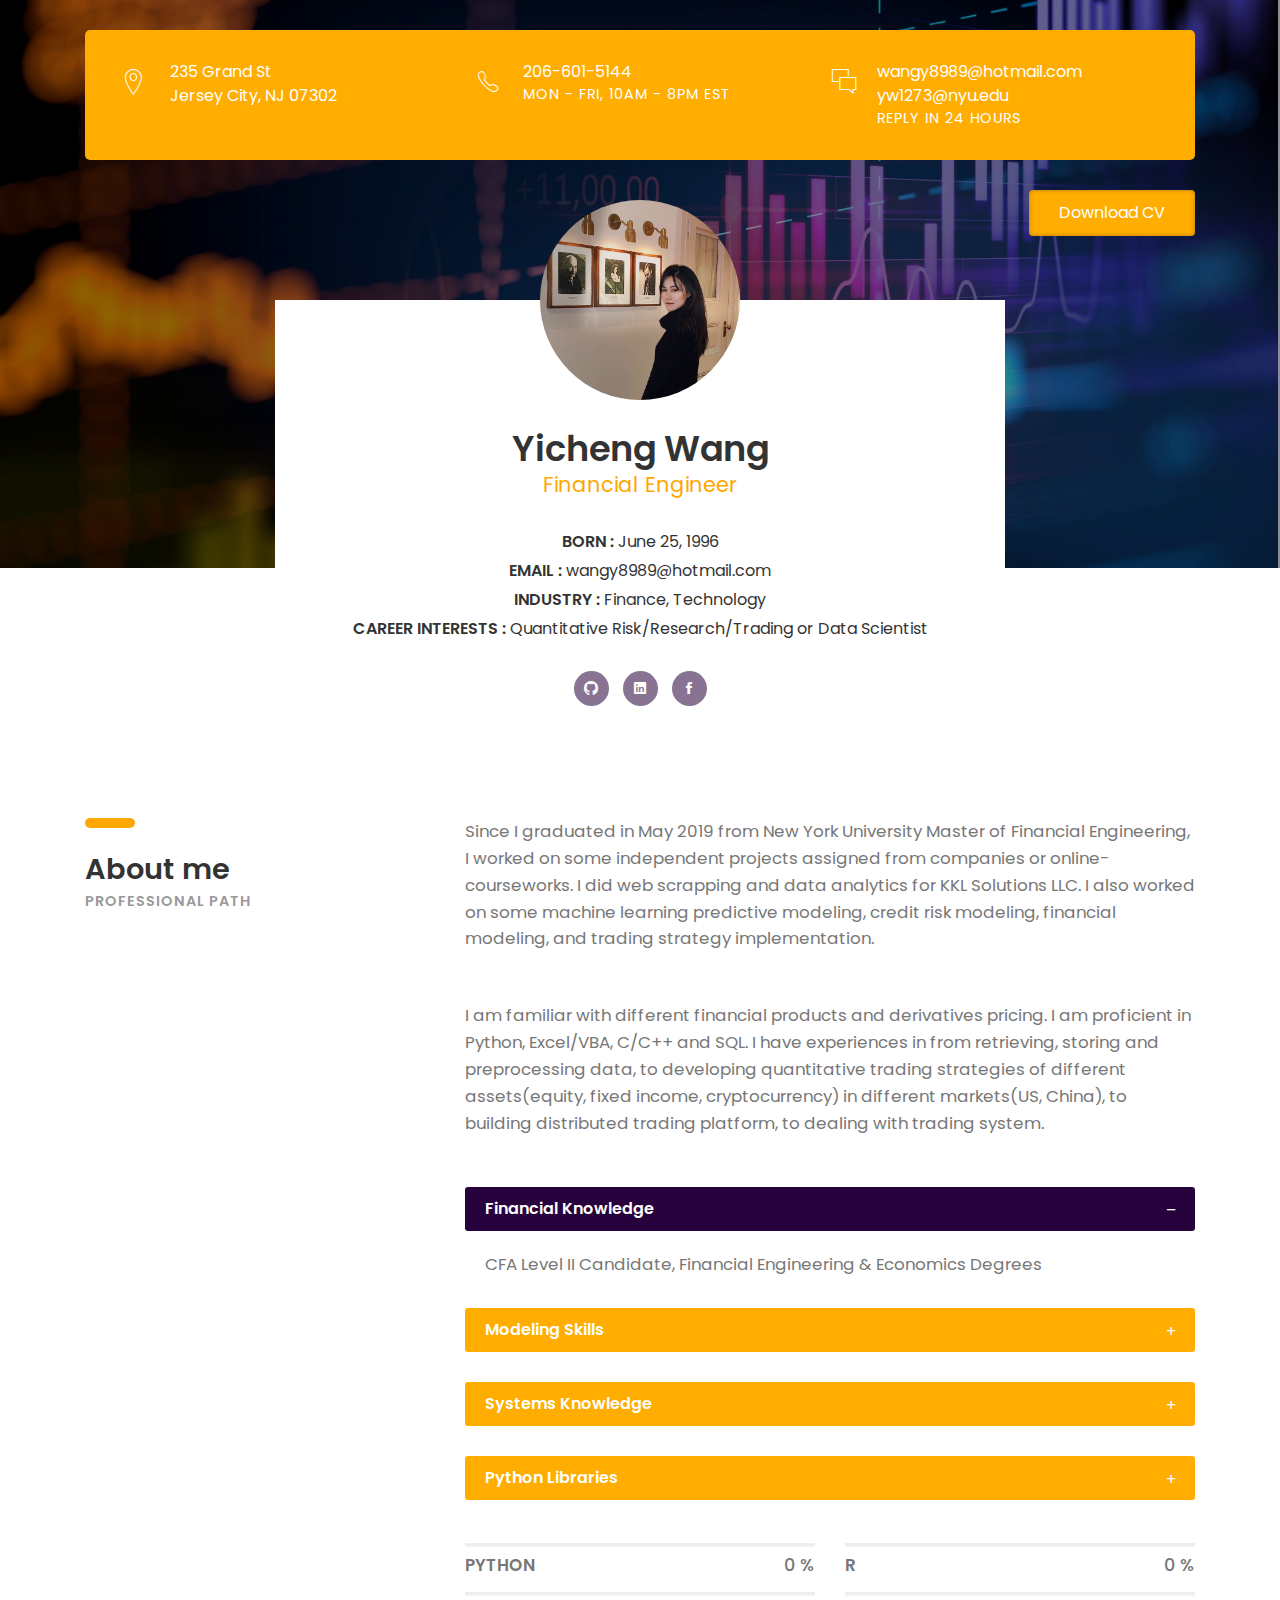
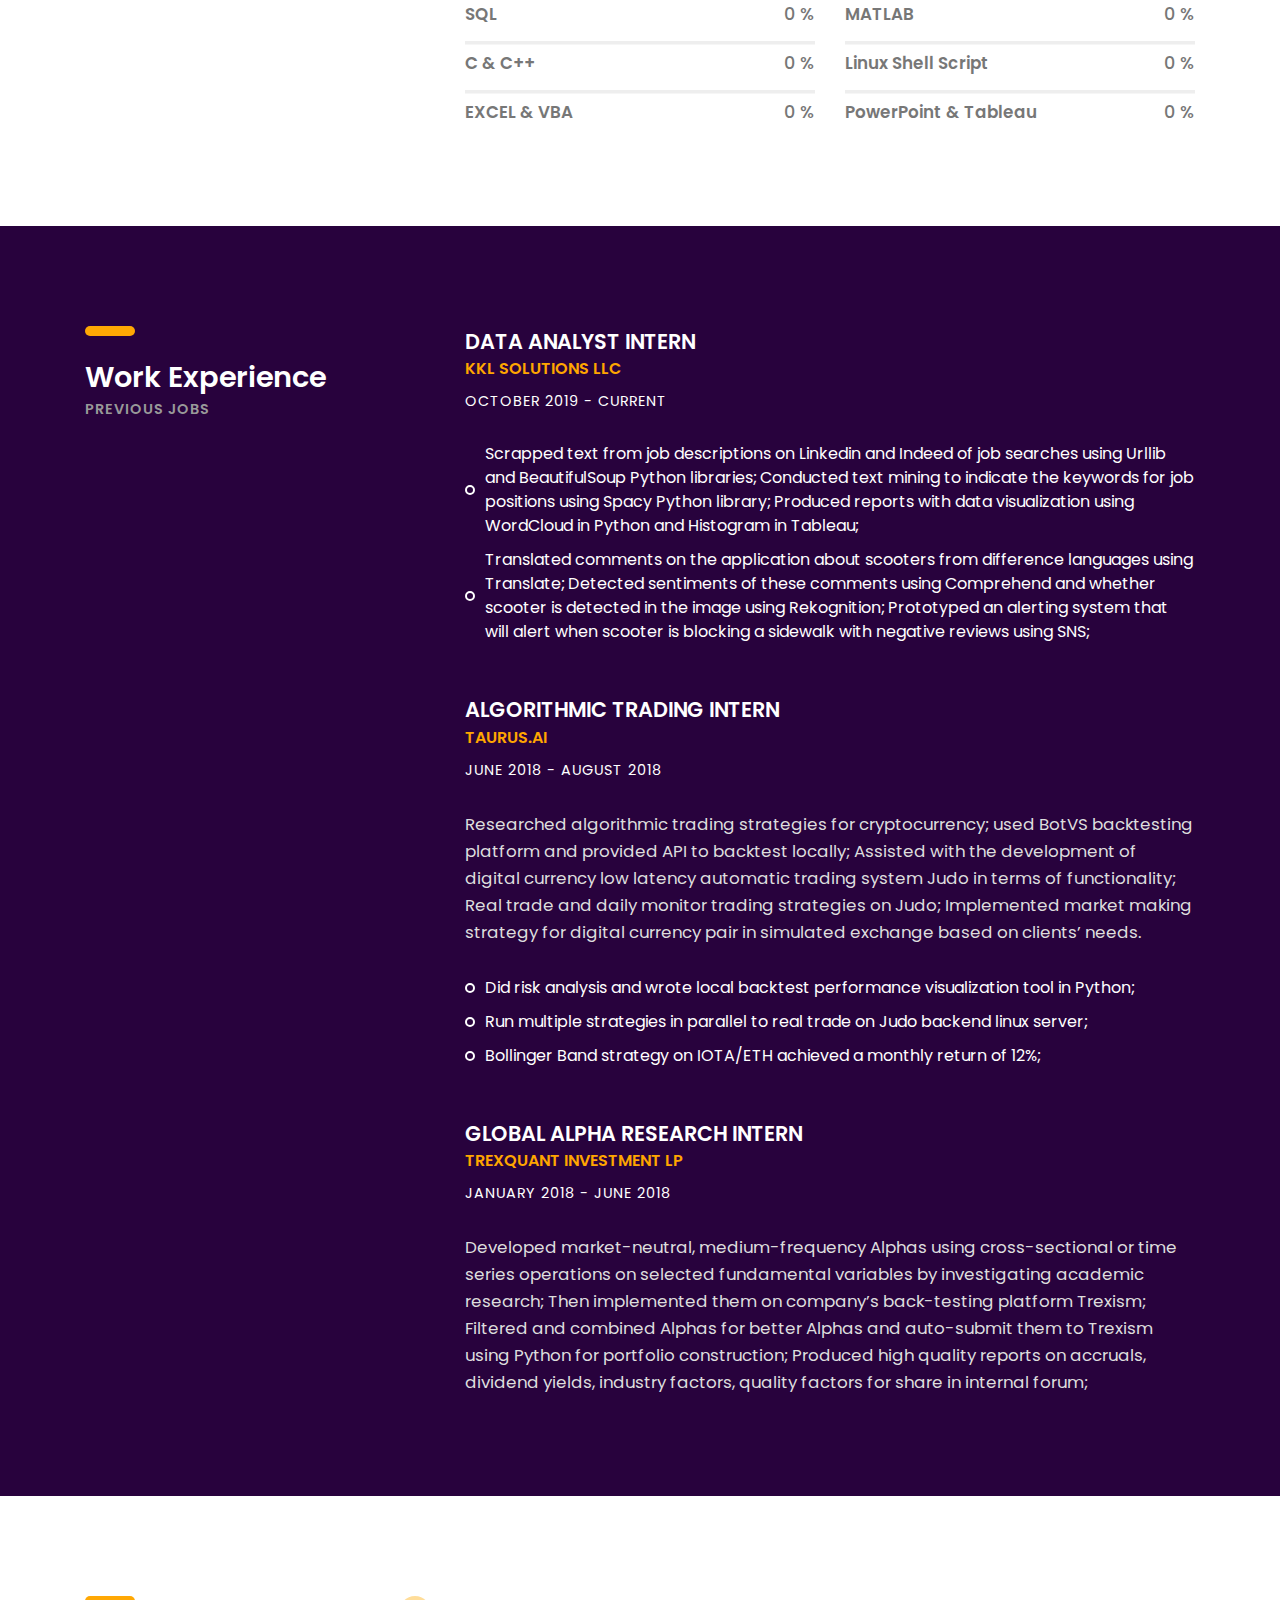
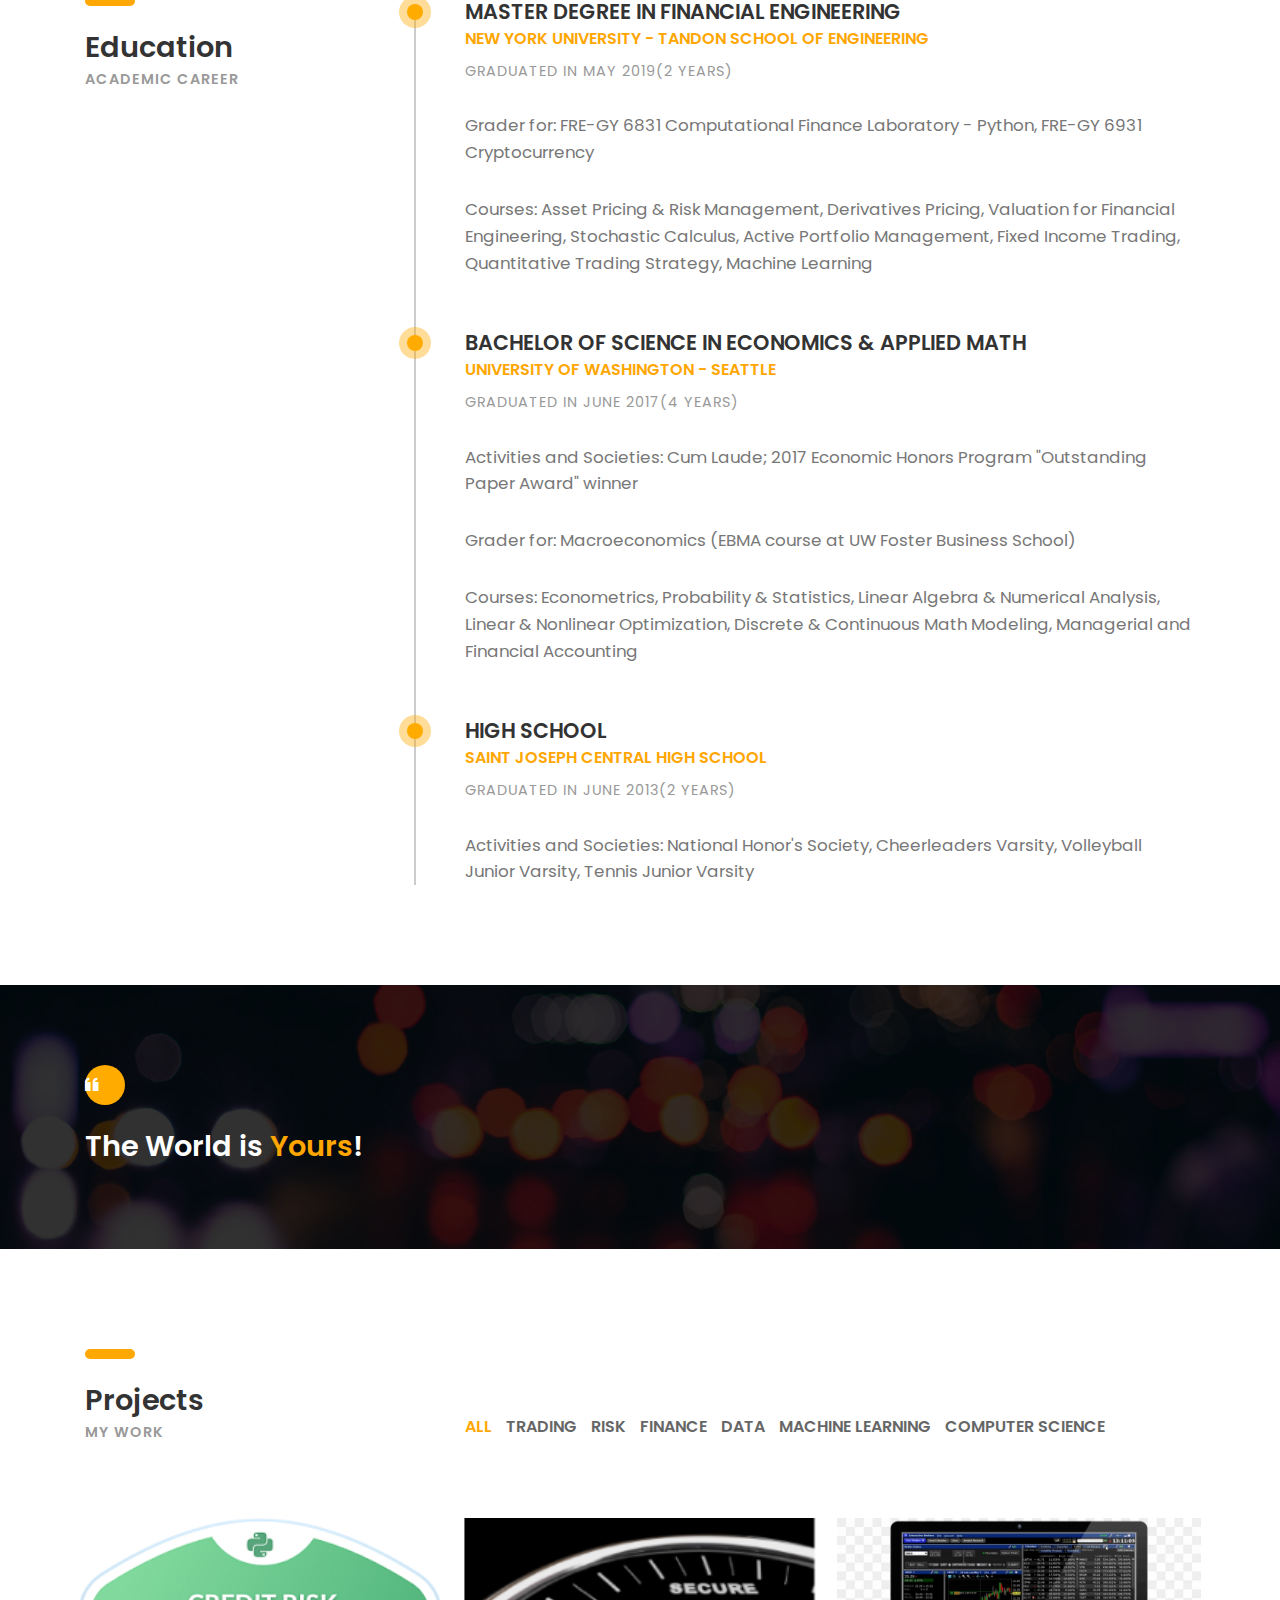
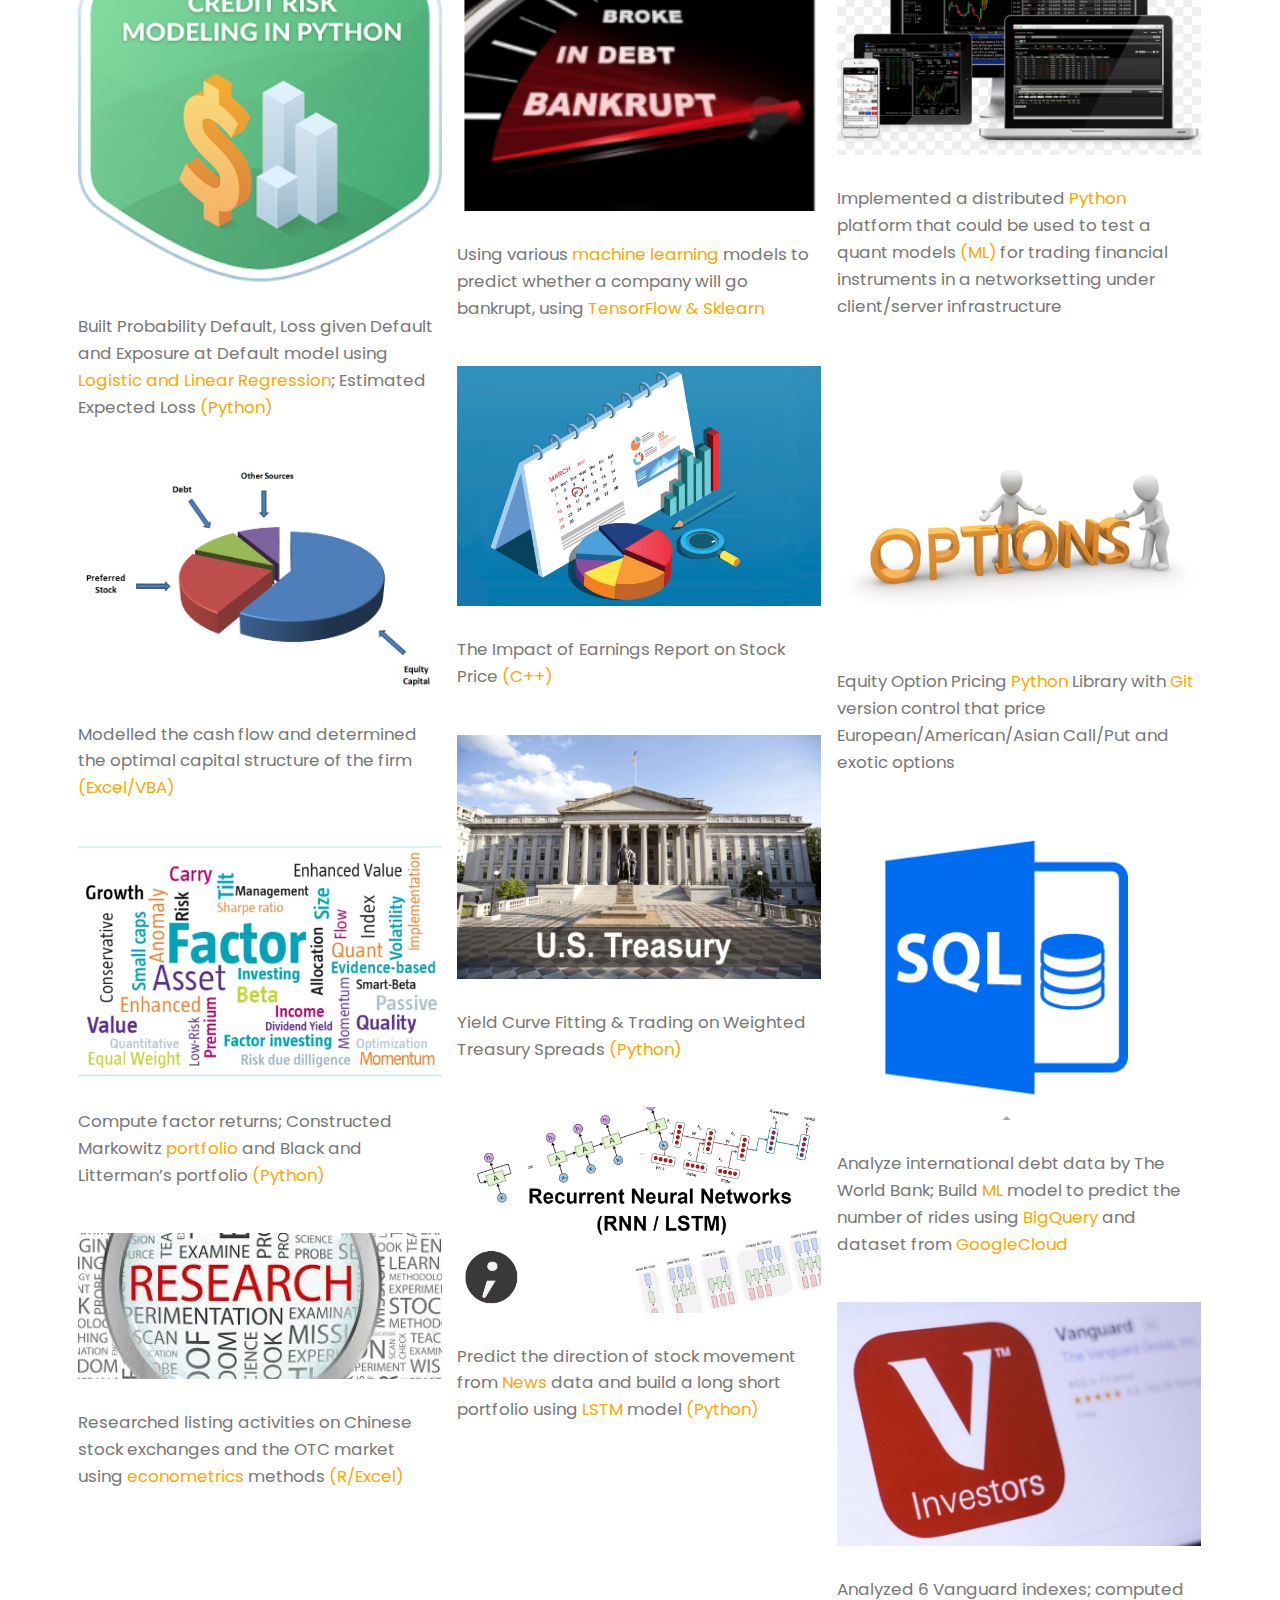
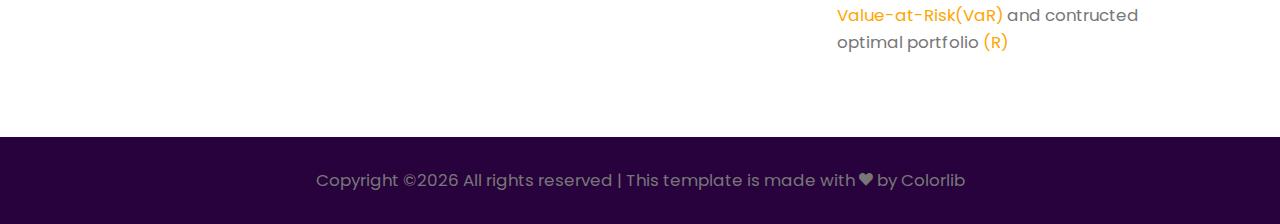
==== commit a594db25: "Add files via upload" ====
--- a/index.html
+++ b/index.html
@@ -1,466 +1,467 @@
-<!DOCTYPE HTML>
-<html lang="en">
-<head>
-	<title>CV - Boxed</title>
-	<meta http-equiv="X-UA-Compatible" content="IE=edge">
-    <meta name="viewport" content="width=device-width, initial-scale=1">
-	<meta charset="UTF-8">
-	
-	
-	<!-- Font -->
-	
-	<link href="https://fonts.googleapis.com/css?family=Poppins:400,500,600,700%7CAllura" rel="stylesheet">
-	
-	<!-- Stylesheets -->
-	
-	<link href="common-css/bootstrap.css" rel="stylesheet">
-	
-	<link href="common-css/ionicons.css" rel="stylesheet">
-	
-	<link href="common-css/fluidbox.min.css" rel="stylesheet">
-	
-	<link href="01-cv-portfolio/css/styles.css" rel="stylesheet">
-	
-	<link href="01-cv-portfolio/css/responsive.css" rel="stylesheet">
-	
-</head>
-
-
-<body>
-	
-	<header>
-		<div class="container">
-			<div class="heading-wrapper">
-				<div class="row">
-					<div class="col-sm-6 col-md-6 col-lg-4">
-						<div class="info">
-							<i class="icon ion-ios-location-outline"></i>
-							<div class="right-area">
-								<h5>235 Grand St</h5>
-								<h5>Jersey City, NJ 07302</h5>
-							</div><!-- right-area -->
-						</div><!-- info -->
-					</div><!-- col-sm-4 -->
-					
-					<div class="col-sm-6 col-md-6 col-lg-4">
-						<div class="info">
-							<i class="icon ion-ios-telephone-outline"></i>
-							<div class="right-area">
-								<h5>206-601-5144</h5>
-								<h6>MON - FRI, 10AM - 8PM EST</h6>
-							</div><!-- right-area -->
-						</div><!-- info -->
-					</div><!-- col-sm-4 -->
-					
-					<div class="col-sm-6 col-md-6 col-lg-4">
-						<div class="info">
-							<i class="icon ion-ios-chatboxes-outline"></i>
-							<div class="right-area">
-								<a href="mailto:wangy8989@hotmail.com">wangy8989@hotmail.com</a>
-                                <a href="mailto:yw1273@nyu.edu">yw1273@nyu.edu</a>
-								<h6>REPLY IN 24 HOURS</h6>
-							</div><!-- right-area -->
-						</div><!-- info -->
-					</div><!-- col-sm-4 -->
-				</div><!-- row -->
-			</div><!-- heading-wrapper -->
-			
-			<a class="downlad-btn" href="images/Wang, Yicheng_resume.pdf">Download CV</a>
-		</div><!-- container -->
-	</header>
-	
-    
-	<section class="intro-section">
-		<div class="container">
-			<div class="row">
-				<div class="col-md-1 col-lg-2"></div>
-				<div class="col-md-10 col-lg-8">
-					<div class="intro">
-						<div class="profile-img"><img src="images/profile-1-250x250.jpg" alt=""></div>
-						<h2><b>Yicheng Wang</b></h2>
-						<h4 class="font-yellow">Financial Engineer</h4>
-						<ul class="information margin-tb-30">
-							<li><b>BORN : </b>June 25, 1996</li>
-							<li><b>EMAIL : </b><a href="mailto:wangy8989@hotmail.com">wangy8989@hotmail.com</a></li>
-                            <li><b>INDUSTRY : </b>Finance, Technology</li>
-							<li><b>CAREER INTERESTS : </b>Quantitative Risk/Research/Trading or Data Scientist</li>
-						</ul>
-						<ul class="social-icons">
-							<li><a href="https://github.com/wangy8989"><i class="ion-social-github"></i></a></li>
-							<li><a href="https://www.linkedin.com/in/wangy8989"><i class="ion-social-linkedin"></i></a></li>
-							<li><a href="https://www.facebook.com/yicheng.wang.520"><i class="ion-social-facebook"></i></a></li>
-						</ul>
-					</div><!-- intro -->
-				</div><!-- col-sm-8 -->
-			</div><!-- row -->
-		</div><!-- container -->
-	</section><!-- intro-section -->
-	
-    
-	<section class="about-section section">
-		<div class="container">
-			<div class="row">
-				<div class="col-sm-4">
-					<div class="heading">
-						<h3><b>About me</b></h3>
-						<h6 class="font-lite-black"><b>PROFESSIONAL PATH</b></h6>
-					</div>
-				</div><!-- col-sm-4 -->
-				<div class="col-sm-8">
-					<p class="margin-b-50">Since I graduated in May 2019 from New York University Master of Financial Engineering, 
-                        I worked on some independent projects assigned from companies or online-courseworks. I did web scrapping and data analytics 
-                        for KKL Solutions LLC. I also worked on some machine learning predictive modeling, credit risk modeling, financial modeling,
-                        and trading strategy implementation.
-                    </p>
-                    <p class="margin-b-50">
-                        I am familiar with different financial products and derivatives pricing. 
-                        I am proficient in Python, Excel/VBA, C/C++ and SQL. 
-                        I have experiences in from retrieving, storing and preprocessing data, to developing quantitative trading strategies of 
-                        different assets(equity, fixed income, cryptocurrency) in different markets(US, China), 
-                        to building distributed trading platform, to dealing with trading system.
-					</p>
-                
-                    <div class="row">
-                        
-                        <div class="col-md-12 col-lg-12">
-                            <div class="panel margin-b-30">
-                             
-                                <div class="panel-area margin-b-30">
-                                    <h5 class="panel-title active"><b>Financial Knowledge</b>
-                                        <i class="icon minus ion-minus"></i><i class="icon plus ion-plus"></i></h5>
-                                    <p class="panel-desc">CFA Level II Candidate, Financial Engineering & Economics Degrees</p>
-                                    
-                                </div><!-- panel-area -->
-                                <div class="panel-area margin-b-30">
-                                    <h5 class="panel-title"><b>Modeling Skills</b>
-                                        <i class="icon minus ion-minus"></i><i class="icon plus ion-plus"></i></h5>
-                                    <p class="panel-desc">Data Analysis, Machine Learning, Financial Modeling, Risk Modeling, Algorithmic Trading, Trading System</p>
-                                </div><!-- panel-area -->
-                                
-                                <div class="panel-area margin-b-30">
-                                    <h5 class="panel-title"><b>Systems Knowledge</b>
-                                        <i class="icon minus ion-minus"></i><i class="icon plus ion-plus"></i></h5>
-                                    <p class="panel-desc">Excel, Powerpoint, Word, Bloomberg, Tableau, Git, AWS, Google Cloud</p>
-                                </div><!-- panel-area -->
-                                
-                                <div class="panel-area margin-b-30">
-                                    <h5 class="panel-title"><b>Python Libraries</b>
-                                        <i class="icon minus ion-minus"></i><i class="icon plus ion-plus"></i></h5>
-                                    <p class="panel-desc">Numpy, Scipy, Pandas, SciKit, TensorFlow, Keras, Spacy, Urllib, Sqlalchemy, Flask, BigQuery, Socket, Boto3</p>
-                                </div><!-- panel-area -->
-                            </div><!-- panel -->
-                        </div><!-- col-sm-6-->
-                        
-                        <div class="col-md-12 col-lg-6">
-                        
-                            <div class="line-progress margin-b-20" data-prog-percent=".95"><div></div>
-                                <p class="progress-title"><b>PYTHON</b></p></div>
-                            
-                            <div class="line-progress margin-b-20" data-prog-percent=".85"><div></div>
-                                <p class="progress-title"><b>SQL</b></p></div>
-
-                            <div class="line-progress margin-b-20" data-prog-percent=".80"><div></div>
-                                <p class="progress-title"><b>C & C++</b></p></div>
-                            
-                            <div class="line-progress margin-b-50" data-prog-percent=".85"><div></div>
-                                <p class="progress-title"><b>EXCEL & VBA</b></p></div>
-                                
-                        </div><!-- col-sm-6 -->
-                        
-                        <div class="col-md-12 col-lg-6">
-                        
-                            <div class="line-progress margin-b-20" data-prog-percent=".80"><div></div>
-                                <p class="progress-title"><b>R</b></p></div>
-                            
-                            <div class="line-progress margin-b-20" data-prog-percent=".70"><div></div>
-                                <p class="progress-title"><b>MATLAB</b></p></div>
-
-                            <div class="line-progress margin-b-20" data-prog-percent=".80"><div></div>
-                                <p class="progress-title"><b>Linux Shell Script</b></p></div>
-                            
-                            <div class="line-progress margin-b-50" data-prog-percent=".85"><div></div>
-                                <p class="progress-title"><b>PowerPoint & Tableau</b></p></div>
-                                
-                        </div><!-- col-sm-6 -->
-                        
-                    </div><!-- row -->
-				</div><!-- col-sm-8 -->
-			</div><!-- row -->
-		</div><!-- container -->
-	</section><!-- about-section -->
-    
-    
-	<section class="experience-section section">
-		<div class="container">
-			<div class="row">
-				<div class="col-sm-4">
-					<div class="heading">
-						<h3><b>Work Experience</b></h3>
-						<h6 class="font-lite-black"><b>PREVIOUS JOBS</b></h6>
-					</div>
-				</div><!-- col-sm-4 -->
-				<div class="col-sm-8">
-				
-					<div class="experience margin-b-50">
-						<h4><b>DATA ANALYST INTERN</b></h4>
-						<h5 class="font-yellow"><b>KKL SOLUTIONS LLC</b></h5>
-						<h6 class="margin-t-10">OCTOBER 2019 - CURRENT</h6>
-						<ul class="list margin-b-30">
-							<li>Scrapped text from job descriptions on Linkedin and Indeed of job searches using Urllib and BeautifulSoup Python libraries; 
-                                Conducted text mining to indicate the keywords for job positions using Spacy Python library; 
-                                Produced reports with data visualization using WordCloud in Python and Histogram in Tableau;</li>
-                            <li>Translated comments on the application about scooters from difference languages using Translate; 
-                                Detected sentiments of these comments using Comprehend and whether scooter is detected in the image using Rekognition; 
-                                Prototyped an alerting system that will alert when scooter is blocking a sidewalk with negative reviews using SNS;</li>
-						</ul>
-					</div><!-- experience -->
-					
-					<div class="experience margin-b-50">
-						<h4><b>ALGORITHMIC TRADING INTERN</b></h4>
-						<h5 class="font-yellow"><b>TAURUS.AI</b></h5>
-						<h6 class="margin-t-10">JUNE 2018 - AUGUST 2018</h6>
-						<p class="font-semi-white margin-tb-30">Researched algorithmic trading strategies for cryptocurrency; 
-                            used BotVS backtesting platform and provided API to backtest locally; 
-                            Assisted with the development of digital currency low latency automatic trading system Judo in terms of functionality; 
-                            Real trade and daily monitor trading strategies on Judo; 
-                            Implemented market making strategy for digital currency pair in simulated exchange based on clients’ needs.
-                        </p>
-						<ul class="list margin-b-30">
-							<li>Did risk analysis and wrote local backtest performance visualization tool in Python;</li>
-							<li>Run multiple strategies in parallel to real trade on Judo backend linux server;</li>
-							<li>Bollinger Band strategy on IOTA/ETH achieved a monthly return of 12%;</li>
-						</ul>
-					</div><!-- experience -->
-                    
-                    <div class="experience margin-b-50">
-						<h4><b>GLOBAL ALPHA RESEARCH INTERN</b></h4>
-						<h5 class="font-yellow"><b>TREXQUANT INVESTMENT LP</b></h5>
-						<h6 class="margin-t-10">JANUARY 2018 - JUNE 2018</h6>
-						<p class="font-semi-white margin-tb-30">Developed market-neutral, medium-frequency Alphas using 
-                            cross-sectional or time series operations on selected fundamental variables by investigating academic research; 
-                            Then implemented them on company’s back-testing platform Trexism; 
-                            Filtered and combined Alphas for better Alphas and auto-submit them to Trexism using Python for portfolio construction;
-                            Produced high quality reports on accruals, dividend yields, industry factors, quality factors for share in internal forum;
-                        </p>
-					</div><!-- experience -->
-					
-				</div><!-- col-sm-8 -->
-			</div><!-- row -->
-		</div><!-- container -->
-		
-        
-	</section><!-- experience-section -->
-	
-	<section class="education-section section">
-		<div class="container">
-			<div class="row">
-				<div class="col-sm-4">
-					<div class="heading">
-						<h3><b>Education</b></h3>
-						<h6 class="font-lite-black"><b>ACADEMIC CAREER</b></h6>
-					</div>
-				</div><!-- col-sm-4 -->
-				<div class="col-sm-8">
-					<div class="education-wrapper">
-						<div class="education margin-b-50">
-							<h4><b>MASTER DEGREE IN FINANCIAL ENGINEERING</b></h4>
-							<h5 class="font-yellow"><b>NEW YORK UNIVERSITY - TANDON SCHOOL OF ENGINEERING</b></h5>
-							<h6 class="font-lite-black margin-t-10">GRADUATED IN MAY 2019(2 YEARS)</h6>
-							<p class="margin-tb-30">
-                                Grader for: FRE-GY 6831 Computational Finance Laboratory - Python, FRE-GY 6931 Cryptocurrency
-                            </p>
-                            <p class="margin-tb-30">
-                                Courses: Asset Pricing & Risk Management, Derivatives Pricing, Valuation for Financial Engineering, 
-                                Stochastic Calculus, Active Portfolio Management, Fixed Income Trading, Quantitative Trading Strategy, Machine Learning
-                            </p>
-						</div><!-- education -->
-						
-						<div class="education margin-b-50">
-							<h4><b>BACHELOR OF SCIENCE IN ECONOMICS & APPLIED MATH</b></h4>
-							<h5 class="font-yellow"><b>UNIVERSITY OF WASHINGTON - SEATTLE</b></h5>
-							<h6 class="font-lite-black margin-t-10">GRADUATED IN JUNE 2017(4 YEARS)</h6>
-							<p class="margin-tb-30">Activities and Societies: Cum Laude; 2017 Economic Honors Program "Outstanding Paper Award" winner </p>
-                            <p class="margin-tb-30">Grader for: Macroeconomics (EBMA course at UW Foster Business School) </p>
-                            <p class="margin-tb-30">Courses: Econometrics, Probability & Statistics, Linear Algebra & Numerical Analysis, Linear & Nonlinear Optimization, 
-                                Discrete & Continuous Math Modeling, Managerial and Financial Accounting </p>
-						</div><!-- education -->
-						
-						<div class="education margin-b-50">
-							<h4><b>HIGH SCHOOL</b></h4>
-							<h5 class="font-yellow"><b>SAINT JOSEPH CENTRAL HIGH SCHOOL</b></h5>
-							<h6 class="font-lite-black margin-t-10">GRADUATED IN JUNE 2013(2 YEARS)</h6>
-							<p class="margin-tb-30">Activities and Societies: National Honor's Society, 
-                                Cheerleaders Varsity, Volleyball Junior Varsity, Tennis Junior Varsity </p>
-						</div><!-- education -->
-					</div><!-- education-wrapper -->
-				</div><!-- col-sm-8 -->
-			</div><!-- row -->
-		</div><!-- container -->
-		
-	</section><!-- about-section -->
-    
-    
-    <section class="quoto-section center-text">
-		<div class="container">
-			<div class="row">
-				<div class="col-sm-12">
-					<i class="icon ion-quote"></i>
-					<h3><b>The World is <span class="font-yellow">Yours</span>!</b></h3>
-				</div><!-- col-sm-12 -->
-			</div><!-- row -->
-		</div><!-- container -->
-	</section><!-- quoto-section -->
-    
-    	
-	<section class="portfolio-section section">
-		<div class="container">
-			<div class="row">
-				<div class="col-sm-4">
-					<div class="heading">
-						<h3><b>Projects</b></h3>
-						<h6 class="font-lite-black"><b>MY WORK</b></h6>
-					</div>
-				</div><!-- col-sm-4 -->
-				
-				<div class="col-sm-8">
-					<div class="portfolioFilter clearfix margin-b-80">
-						<a href="#" data-filter="*" class="current"><b>ALL</b></a>
-						<a href="#" data-filter=".trading"><b>TRADING</b></a>
-						<a href="#" data-filter=".risk"><b>RISK</b></a>
-                        <a href="#" data-filter=".finance"><b>FINANCE</b></a>
-                        <a href="#" data-filter=".data"><b>DATA</b></a>
-						<a href="#" data-filter=".ml"><b>MACHINE LEARNING</b></a>
-                        <a href="#" data-filter=".cs"><b>COMPUTER SCIENCE</b></a>
-					</div><!-- portfolioFilter -->
-				</div><!-- col-sm-8 -->
-			</div><!-- row -->
-			
-			<div class="portfolioContainer margin-b-50">
-				
-				<div class="p-item risk data">
-					<a href="https://github.com/wangy8989/Credit-Risk-Modeling">
-						<img src="images/credit-risk-modeling.png" alt=""></a>
-                    <p class="margin-tb-30">Built Probability Default, Loss given Default and Exposure at Default model 
-                        using <span class="font-yellow">Logistic and Linear Regression</span>; Estimated Expected Loss 
-                        <span class="font-yellow">(Python)</span></p>
-				</div><!-- p-item -->
-				
-				<div class="p-item ml finance">
-					<a href="https://github.com/wangy8989/Bankruptcy-Prediction-using-Machine-Learning" data-fluidbox>
-						<img src="images/bankruptcy.png" alt=""></a>
-                    <p class="margin-tb-30">Using various <span class="font-yellow">machine learning</span> models to 
-                        predict whether a company will go bankrupt, using <span class="font-yellow">TensorFlow & Sklearn</span></p>
-				</div><!-- p-item -->
-                
-                <div class="p-item trading cs ml">
-					<a href="https://github.com/wangy8989/Pairs-Trading-with-Machine-Learning-on-Distributed-Python-Platform" data-fluidbox>
-						<img src="images/trading-system.jpg" alt=""></a>
-                    <p class="margin-tb-30">Implemented a distributed <span class="font-yellow">Python</span> platform that could be used to test a quant models 
-                        <span class="font-yellow">(ML)</span> 
-                        for trading financial instruments in a networksetting under client/server infrastructure</p>
-				</div><!-- p-item -->
-                
-                <div class="p-item cs finance">
-					<a href="https://github.com/wangy8989/Option-Pricing-Package" data-fluidbox>
-						<img src="images/option.jpg" alt=""></a>
-                    <p class="margin-tb-30">Equity Option Pricing <span class="font-yellow">Python</span> Library with <span class="font-yellow">Git</span> version control that 
-                        price European/American/Asian Call/Put and exotic options</p>
-				</div><!-- p-item -->
-                
-                <div class="p-item cs data">
-					<a href="https://github.com/wangy8989/The-Impact-of-Earnings-Report-on-Stock-Price" data-fluidbox>
-						<img src="images/earnings.jpg" alt=""></a>
-                    <p class="margin-tb-30">The Impact of Earnings Report on Stock Price <span class="font-yellow">(C++)</span></p>
-				</div><!-- p-item -->
-                
-                <div class="p-item finance">
-					<a href="images/Excel project.ppt" data-fluidbox>
-						<img src="images/capital-structure.jpg" alt=""></a>
-                    <p class="margin-tb-30">Modelled the cash flow and determined the optimal capital structure of the firm 
-                        <span class="font-yellow">(Excel/VBA)</span></p>
-				</div><!-- p-item -->
-                
-                <div class="p-item finance trading">
-					<a href="https://github.com/wangy8989/Yield-Curve-Fitting" data-fluidbox>
-						<img src="images/us-treasury.png" alt=""></a>
-                    <p class="margin-tb-30">Yield Curve Fitting & Trading on Weighted Treasury Spreads <span class="font-yellow">(Python)</span></p>
-				</div><!-- p-item -->
-                
-                <div class="p-item data ml cs">
-					<a href="https://github.com/wangy8989/SQL-projects" data-fluidbox>
-						<img src="images/SQL.png" alt=""></a>
-                    <p class="margin-tb-30">Analyze international debt data by The World Bank; 
-                        Build <span class="font-yellow">ML</span> model to predict the number of rides 
-                        using <span class="font-yellow">BigQuery</span> and dataset from <span class="font-yellow">GoogleCloud</span>
-                    </p>
-				</div><!-- p-item -->
-                
-                <div class="p-item finance trading">
-					<a href="https://github.com/wangy8989/Active-Portfolio-Management" data-fluidbox>
-						<img src="images/apm.jpg" alt=""></a>
-                    <p class="margin-tb-30">Compute factor returns; Constructed Markowitz <span class="font-yellow">portfolio</span>
-                        and Black and Litterman’s portfolio <span class="font-yellow">(Python)</span>
-                    </p>
-				</div><!-- p-item -->
-                
-                <div class="p-item ml trading data">
-					<a href="https://github.com/wangy8989/Stock-Movement-Prediction-Using-LSTM" data-fluidbox>
-						<img src="images/LSTM.jpg" alt=""></a>
-                    <p class="margin-tb-30">Predict the direction of stock movement from <span class="font-yellow">News</span> data and build a long short portfolio using
-                        <span class="font-yellow">LSTM</span> model <span class="font-yellow">(Python)</span>
-                    </p>
-				</div><!-- p-item -->
-                
-                <div class="p-item finance">
-					<a href="images/Research.pdf" data-fluidbox>
-						<img src="images/research.jpg" alt=""></a>
-                    <p class="margin-tb-30">Researched listing activities on Chinese stock exchanges and the OTC market 
-                        using <span class="font-yellow">econometrics</span> methods <span class="font-yellow">(R/Excel)</span>
-                    </p>
-				</div><!-- p-item -->
-                
-                <div class="p-item finance risk">
-					<a href="images/funds analysis.pdf" data-fluidbox>
-						<img src="images/vanguard.jpg" alt=""></a>
-                    <p class="margin-tb-30">Analyzed 6 Vanguard indexes; computed <span class="font-yellow">Value-at-Risk(VaR)</span>
-                        and contructed optimal portfolio <span class="font-yellow">(R)</span>
-                    </p>
-				</div><!-- p-item -->
-			
-			</div><!-- portfolioContainer -->
-		</div><!-- container -->
-	</section><!-- portfolio-section -->
-	
-    
-	
-	<footer>
-		<p class="copyright">
-			<!-- Link back to Colorlib can't be removed. Template is licensed under CC BY 3.0. -->
-Copyright &copy;<script>document.write(new Date().getFullYear());</script> All rights reserved | This template is made with <i class="ion-heart" aria-hidden="true"></i> by <a href="https://colorlib.com" target="_blank">Colorlib</a>
-<!-- Link back to Colorlib can't be removed. Template is licensed under CC BY 3.0. -->
-		</p>
-
-
-	</footer>
-	
-	
-	<!-- SCIPTS -->
-	
-	<script src="common-js/jquery-3.2.1.min.js"></script>
-	
-	<script src="common-js/tether.min.js"></script>
-	
-	<script src="common-js/bootstrap.js"></script>
-	
-	<script src="common-js/isotope.pkgd.min.js"></script>
-	
-	<script src="common-js/jquery.waypoints.min.js"></script>
-	
-	<script src="common-js/progressbar.min.js"></script>
-	
-	<script src="common-js/jquery.fluidbox.min.js"></script>
-	
-	<script src="common-js/scripts.js"></script>
-	
-</body>
+<!DOCTYPE HTML>
+<html lang="en">
+<head>
+	<title>CV - Boxed</title>
+	<meta http-equiv="X-UA-Compatible" content="IE=edge">
+    <meta name="viewport" content="width=device-width, initial-scale=1">
+	<meta charset="UTF-8">
+	
+	
+	<!-- Font -->
+	
+	<link href="https://fonts.googleapis.com/css?family=Poppins:400,500,600,700%7CAllura" rel="stylesheet">
+	
+	<!-- Stylesheets -->
+	
+	<link href="common-css/bootstrap.css" rel="stylesheet">
+	
+	<link href="common-css/ionicons.css" rel="stylesheet">
+	
+	<link href="common-css/fluidbox.min.css" rel="stylesheet">
+	
+	<link href="01-cv-portfolio/css/styles.css" rel="stylesheet">
+	
+	<link href="01-cv-portfolio/css/responsive.css" rel="stylesheet">
+	
+</head>
+
+
+<body>
+	
+	<header>
+		<div class="container">
+			<div class="heading-wrapper">
+				<div class="row">
+					<div class="col-sm-6 col-md-6 col-lg-4">
+						<div class="info">
+							<i class="icon ion-ios-location-outline"></i>
+							<div class="right-area">
+								<h5>235 Grand St</h5>
+								<h5>Jersey City, NJ 07302</h5>
+							</div><!-- right-area -->
+						</div><!-- info -->
+					</div><!-- col-sm-4 -->
+					
+					<div class="col-sm-6 col-md-6 col-lg-4">
+						<div class="info">
+							<i class="icon ion-ios-telephone-outline"></i>
+							<div class="right-area">
+								<h5>206-601-5144</h5>
+								<h6>MON - FRI, 10AM - 8PM EST</h6>
+							</div><!-- right-area -->
+						</div><!-- info -->
+					</div><!-- col-sm-4 -->
+					
+					<div class="col-sm-6 col-md-6 col-lg-4">
+						<div class="info">
+							<i class="icon ion-ios-chatboxes-outline"></i>
+							<div class="right-area">
+								<a href="mailto:wangy8989@hotmail.com">wangy8989@hotmail.com</a>
+                                <a href="mailto:yw1273@nyu.edu">yw1273@nyu.edu</a>
+								<h6>REPLY IN 24 HOURS</h6>
+							</div><!-- right-area -->
+						</div><!-- info -->
+					</div><!-- col-sm-4 -->
+				</div><!-- row -->
+			</div><!-- heading-wrapper -->
+			
+			<a class="downlad-btn" href="images/Wang, Yicheng_resume.pdf">Download CV</a>
+		</div><!-- container -->
+	</header>
+	
+    
+	<section class="intro-section">
+		<div class="container">
+			<div class="row">
+				<div class="col-md-1 col-lg-2"></div>
+				<div class="col-md-10 col-lg-8">
+					<div class="intro">
+						<div class="profile-img"><img src="images/profile-1-250x250.jpg" alt=""></div>
+						<h2><b>Yicheng Wang</b></h2>
+						<h4 class="font-yellow">Financial Engineer</h4>
+						<ul class="information margin-tb-30">
+							<li><b>BORN : </b>June 25, 1996</li>
+							<li><b>EMAIL : </b><a href="mailto:wangy8989@hotmail.com">wangy8989@hotmail.com</a></li>
+                            <li><b>INDUSTRY : </b>Finance, Technology</li>
+							<li><b>CAREER INTERESTS : </b>Quantitative Risk/Research/Trading or Data Scientist</li>
+						</ul>
+						<ul class="social-icons">
+							<li><a href="https://github.com/wangy8989"><i class="ion-social-github"></i></a></li>
+							<li><a href="https://www.linkedin.com/in/wangy8989"><i class="ion-social-linkedin"></i></a></li>
+							<li><a href="https://www.facebook.com/yicheng.wang.520"><i class="ion-social-facebook"></i></a></li>
+						</ul>
+					</div><!-- intro -->
+				</div><!-- col-sm-8 -->
+			</div><!-- row -->
+		</div><!-- container -->
+	</section><!-- intro-section -->
+	
+    
+	<section class="about-section section">
+		<div class="container">
+			<div class="row">
+				<div class="col-sm-4">
+					<div class="heading">
+						<h3><b>About me</b></h3>
+						<h6 class="font-lite-black"><b>PROFESSIONAL PATH</b></h6>
+					</div>
+				</div><!-- col-sm-4 -->
+				<div class="col-sm-8">
+					<p class="margin-b-50">Since I graduated in May 2019 from New York University Master of Financial Engineering, 
+                        I worked on some independent projects assigned from companies or online-courseworks. I did web scrapping and data analytics 
+                        for KKL Solutions LLC. I also worked on some machine learning predictive modeling, credit risk modeling, financial modeling,
+                        and trading strategy implementation.
+                    </p>
+                    <p class="margin-b-50">
+                        I am familiar with different financial products and derivatives pricing. 
+                        I am proficient in Python, Excel/VBA, C/C++ and SQL. 
+                        I have experiences in from retrieving, storing and preprocessing data, to developing quantitative trading strategies of 
+                        different assets(equity, fixed income, cryptocurrency) in different markets(US, China), 
+                        to building distributed trading platform, to dealing with trading system.
+					</p>
+                
+                    <div class="row">
+                        
+                        <div class="col-md-12 col-lg-12">
+                            <div class="panel margin-b-30">
+                             
+                                <div class="panel-area margin-b-30">
+                                    <h5 class="panel-title active"><b>Financial Knowledge</b>
+                                        <i class="icon minus ion-minus"></i><i class="icon plus ion-plus"></i></h5>
+                                    <p class="panel-desc">CFA Level II Candidate, Financial Engineering & Economics Degrees</p>
+                                    
+                                </div><!-- panel-area -->
+                                <div class="panel-area margin-b-30">
+                                    <h5 class="panel-title"><b>Modeling Skills</b>
+                                        <i class="icon minus ion-minus"></i><i class="icon plus ion-plus"></i></h5>
+                                    <p class="panel-desc">Data Analysis, Machine Learning, Financial Modeling, Risk Modeling, Algorithmic Trading, Trading System</p>
+                                </div><!-- panel-area -->
+                                
+                                <div class="panel-area margin-b-30">
+                                    <h5 class="panel-title"><b>Systems Knowledge</b>
+                                        <i class="icon minus ion-minus"></i><i class="icon plus ion-plus"></i></h5>
+                                    <p class="panel-desc">Excel, Powerpoint, Word, Bloomberg, Tableau, Git, AWS, Google Cloud</p>
+                                </div><!-- panel-area -->
+                                
+                                <div class="panel-area margin-b-30">
+                                    <h5 class="panel-title"><b>Python Libraries</b>
+                                        <i class="icon minus ion-minus"></i><i class="icon plus ion-plus"></i></h5>
+                                    <p class="panel-desc">Numpy, Scipy, Pandas, SciKit, TensorFlow, Keras, Spacy, Urllib, Sqlalchemy, Flask, BigQuery, Socket, Boto3</p>
+                                </div><!-- panel-area -->
+                            </div><!-- panel -->
+                        </div><!-- col-sm-6-->
+                        
+                        <div class="col-md-12 col-lg-6">
+                        
+                            <div class="line-progress margin-b-20" data-prog-percent=".95"><div></div>
+                                <p class="progress-title"><b>PYTHON</b></p></div>
+                            
+                            <div class="line-progress margin-b-20" data-prog-percent=".85"><div></div>
+                                <p class="progress-title"><b>SQL</b></p></div>
+
+                            <div class="line-progress margin-b-20" data-prog-percent=".80"><div></div>
+                                <p class="progress-title"><b>C & C++</b></p></div>
+                            
+                            <div class="line-progress margin-b-50" data-prog-percent=".85"><div></div>
+                                <p class="progress-title"><b>EXCEL & VBA</b></p></div>
+                                
+                        </div><!-- col-sm-6 -->
+                        
+                        <div class="col-md-12 col-lg-6">
+                        
+                            <div class="line-progress margin-b-20" data-prog-percent=".80"><div></div>
+                                <p class="progress-title"><b>R</b></p></div>
+                            
+                            <div class="line-progress margin-b-20" data-prog-percent=".70"><div></div>
+                                <p class="progress-title"><b>MATLAB</b></p></div>
+
+                            <div class="line-progress margin-b-20" data-prog-percent=".80"><div></div>
+                                <p class="progress-title"><b>Linux Shell Script</b></p></div>
+                            
+                            <div class="line-progress margin-b-50" data-prog-percent=".85"><div></div>
+                                <p class="progress-title"><b>PowerPoint & Tableau</b></p></div>
+                                
+                        </div><!-- col-sm-6 -->
+                        
+                    </div><!-- row -->
+				</div><!-- col-sm-8 -->
+			</div><!-- row -->
+		</div><!-- container -->
+	</section><!-- about-section -->
+    
+    
+	<section class="experience-section section">
+		<div class="container">
+			<div class="row">
+				<div class="col-sm-4">
+					<div class="heading">
+						<h3><b>Work Experience</b></h3>
+						<h6 class="font-lite-black"><b>PREVIOUS JOBS</b></h6>
+					</div>
+				</div><!-- col-sm-4 -->
+				<div class="col-sm-8">
+				
+					<div class="experience margin-b-50">
+						<h4><b>DATA ANALYST INTERN</b></h4>
+						<h5 class="font-yellow"><b>KKL SOLUTIONS LLC</b></h5>
+						<h6 class="margin-t-10">OCTOBER 2019 - CURRENT</h6>
+                        <p class="font-semi-white margin-tb-30"></p>
+						<ul class="list margin-b-30">
+							<li>Scrapped text from job descriptions on Linkedin and Indeed of job searches using Urllib and BeautifulSoup Python libraries; 
+                                Conducted text mining to indicate the keywords for job positions using Spacy Python library; 
+                                Produced reports with data visualization using WordCloud in Python and Histogram in Tableau;</li>
+                            <li>Translated comments on the application about scooters from difference languages using Translate; 
+                                Detected sentiments of these comments using Comprehend and whether scooter is detected in the image using Rekognition; 
+                                Prototyped an alerting system that will alert when scooter is blocking a sidewalk with negative reviews using SNS;</li>
+						</ul>
+					</div><!-- experience -->
+					
+					<div class="experience margin-b-50">
+						<h4><b>ALGORITHMIC TRADING INTERN</b></h4>
+						<h5 class="font-yellow"><b>TAURUS.AI</b></h5>
+						<h6 class="margin-t-10">JUNE 2018 - AUGUST 2018</h6>
+						<p class="font-semi-white margin-tb-30">Researched algorithmic trading strategies for cryptocurrency; 
+                            used BotVS backtesting platform and provided API to backtest locally; 
+                            Assisted with the development of digital currency low latency automatic trading system Judo in terms of functionality; 
+                            Real trade and daily monitor trading strategies on Judo; 
+                            Implemented market making strategy for digital currency pair in simulated exchange based on clients’ needs.
+                        </p>
+						<ul class="list margin-b-30">
+							<li>Did risk analysis and wrote local backtest performance visualization tool in Python;</li>
+							<li>Run multiple strategies in parallel to real trade on Judo backend linux server;</li>
+							<li>Bollinger Band strategy on IOTA/ETH achieved a monthly return of 12%;</li>
+						</ul>
+					</div><!-- experience -->
+                    
+                    <div class="experience margin-b-50">
+						<h4><b>GLOBAL ALPHA RESEARCH INTERN</b></h4>
+						<h5 class="font-yellow"><b>TREXQUANT INVESTMENT LP</b></h5>
+						<h6 class="margin-t-10">JANUARY 2018 - JUNE 2018</h6>
+						<p class="font-semi-white margin-tb-30">Developed market-neutral, medium-frequency Alphas using 
+                            cross-sectional or time series operations on selected fundamental variables by investigating academic research; 
+                            Then implemented them on company’s back-testing platform Trexism; 
+                            Filtered and combined Alphas for better Alphas and auto-submit them to Trexism using Python for portfolio construction;
+                            Produced high quality reports on accruals, dividend yields, industry factors, quality factors for share in internal forum;
+                        </p>
+					</div><!-- experience -->
+					
+				</div><!-- col-sm-8 -->
+			</div><!-- row -->
+		</div><!-- container -->
+		
+        
+	</section><!-- experience-section -->
+	
+	<section class="education-section section">
+		<div class="container">
+			<div class="row">
+				<div class="col-sm-4">
+					<div class="heading">
+						<h3><b>Education</b></h3>
+						<h6 class="font-lite-black"><b>ACADEMIC CAREER</b></h6>
+					</div>
+				</div><!-- col-sm-4 -->
+				<div class="col-sm-8">
+					<div class="education-wrapper">
+						<div class="education margin-b-50">
+							<h4><b>MASTER DEGREE IN FINANCIAL ENGINEERING</b></h4>
+							<h5 class="font-yellow"><b>NEW YORK UNIVERSITY - TANDON SCHOOL OF ENGINEERING</b></h5>
+							<h6 class="font-lite-black margin-t-10">GRADUATED IN MAY 2019(2 YEARS)</h6>
+							<p class="margin-tb-30">
+                                Grader for: FRE-GY 6831 Computational Finance Laboratory - Python, FRE-GY 6931 Cryptocurrency
+                            </p>
+                            <p class="margin-tb-30">
+                                Courses: Asset Pricing & Risk Management, Derivatives Pricing, Valuation for Financial Engineering, 
+                                Stochastic Calculus, Active Portfolio Management, Fixed Income Trading, Quantitative Trading Strategy, Machine Learning
+                            </p>
+						</div><!-- education -->
+						
+						<div class="education margin-b-50">
+							<h4><b>BACHELOR OF SCIENCE IN ECONOMICS & APPLIED MATH</b></h4>
+							<h5 class="font-yellow"><b>UNIVERSITY OF WASHINGTON - SEATTLE</b></h5>
+							<h6 class="font-lite-black margin-t-10">GRADUATED IN JUNE 2017(4 YEARS)</h6>
+							<p class="margin-tb-30">Activities and Societies: Cum Laude; 2017 Economic Honors Program "Outstanding Paper Award" winner </p>
+                            <p class="margin-tb-30">Grader for: Macroeconomics (EBMA course at UW Foster Business School) </p>
+                            <p class="margin-tb-30">Courses: Econometrics, Probability & Statistics, Linear Algebra & Numerical Analysis, Linear & Nonlinear Optimization, 
+                                Discrete & Continuous Math Modeling, Managerial and Financial Accounting </p>
+						</div><!-- education -->
+						
+						<div class="education margin-b-50">
+							<h4><b>HIGH SCHOOL</b></h4>
+							<h5 class="font-yellow"><b>SAINT JOSEPH CENTRAL HIGH SCHOOL</b></h5>
+							<h6 class="font-lite-black margin-t-10">GRADUATED IN JUNE 2013(2 YEARS)</h6>
+							<p class="margin-tb-30">Activities and Societies: National Honor's Society, 
+                                Cheerleaders Varsity, Volleyball Junior Varsity, Tennis Junior Varsity </p>
+						</div><!-- education -->
+					</div><!-- education-wrapper -->
+				</div><!-- col-sm-8 -->
+			</div><!-- row -->
+		</div><!-- container -->
+		
+	</section><!-- about-section -->
+    
+    
+    <section class="quoto-section center-text">
+		<div class="container">
+			<div class="row">
+				<div class="col-sm-12">
+					<i class="icon ion-quote"></i>
+					<h3><b>The World is <span class="font-yellow">Yours</span>!</b></h3>
+				</div><!-- col-sm-12 -->
+			</div><!-- row -->
+		</div><!-- container -->
+	</section><!-- quoto-section -->
+    
+    	
+	<section class="portfolio-section section">
+		<div class="container">
+			<div class="row">
+				<div class="col-sm-4">
+					<div class="heading">
+						<h3><b>Projects</b></h3>
+						<h6 class="font-lite-black"><b>MY WORK</b></h6>
+					</div>
+				</div><!-- col-sm-4 -->
+				
+				<div class="col-sm-8">
+					<div class="portfolioFilter clearfix margin-b-80">
+						<a href="#" data-filter="*" class="current"><b>ALL</b></a>
+						<a href="#" data-filter=".trading"><b>TRADING</b></a>
+						<a href="#" data-filter=".risk"><b>RISK</b></a>
+                        <a href="#" data-filter=".finance"><b>FINANCE</b></a>
+                        <a href="#" data-filter=".data"><b>DATA</b></a>
+						<a href="#" data-filter=".ml"><b>MACHINE LEARNING</b></a>
+                        <a href="#" data-filter=".cs"><b>COMPUTER SCIENCE</b></a>
+					</div><!-- portfolioFilter -->
+				</div><!-- col-sm-8 -->
+			</div><!-- row -->
+			
+			<div class="portfolioContainer margin-b-50">
+				
+				<div class="p-item risk data">
+					<a href="https://github.com/wangy8989/Credit-Risk-Modeling">
+						<img src="images/credit-risk-modeling.png" alt=""></a>
+                    <p class="margin-tb-30">Built Probability Default, Loss given Default and Exposure at Default model 
+                        using <span class="font-yellow">Logistic and Linear Regression</span>; Estimated Expected Loss 
+                        <span class="font-yellow">(Python)</span></p>
+				</div><!-- p-item -->
+				
+				<div class="p-item ml finance">
+					<a href="https://github.com/wangy8989/Bankruptcy-Prediction-using-Machine-Learning" data-fluidbox>
+						<img src="images/bankruptcy.png" alt=""></a>
+                    <p class="margin-tb-30">Using various <span class="font-yellow">machine learning</span> models to 
+                        predict whether a company will go bankrupt, using <span class="font-yellow">TensorFlow & Sklearn</span></p>
+				</div><!-- p-item -->
+                
+                <div class="p-item trading cs ml">
+					<a href="https://github.com/wangy8989/Pairs-Trading-with-Machine-Learning-on-Distributed-Python-Platform" data-fluidbox>
+						<img src="images/trading-system.jpg" alt=""></a>
+                    <p class="margin-tb-30">Implemented a distributed <span class="font-yellow">Python</span> platform that could be used to test a quant models 
+                        <span class="font-yellow">(ML)</span> 
+                        for trading financial instruments in a networksetting under client/server infrastructure</p>
+				</div><!-- p-item -->
+                
+                <div class="p-item cs finance">
+					<a href="https://github.com/wangy8989/Option-Pricing-Package" data-fluidbox>
+						<img src="images/option.jpg" alt=""></a>
+                    <p class="margin-tb-30">Equity Option Pricing <span class="font-yellow">Python</span> Library with <span class="font-yellow">Git</span> version control that 
+                        price European/American/Asian Call/Put and exotic options</p>
+				</div><!-- p-item -->
+                
+                <div class="p-item cs data">
+					<a href="https://github.com/wangy8989/The-Impact-of-Earnings-Report-on-Stock-Price" data-fluidbox>
+						<img src="images/earnings.jpg" alt=""></a>
+                    <p class="margin-tb-30">The Impact of Earnings Report on Stock Price <span class="font-yellow">(C++)</span></p>
+				</div><!-- p-item -->
+                
+                <div class="p-item finance">
+					<a href="images/Excel project.ppt" data-fluidbox>
+						<img src="images/capital-structure.jpg" alt=""></a>
+                    <p class="margin-tb-30">Modelled the cash flow and determined the optimal capital structure of the firm 
+                        <span class="font-yellow">(Excel/VBA)</span></p>
+				</div><!-- p-item -->
+                
+                <div class="p-item finance trading">
+					<a href="https://github.com/wangy8989/Yield-Curve-Fitting" data-fluidbox>
+						<img src="images/us-treasury.png" alt=""></a>
+                    <p class="margin-tb-30">Yield Curve Fitting & Trading on Weighted Treasury Spreads <span class="font-yellow">(Python)</span></p>
+				</div><!-- p-item -->
+                
+                <div class="p-item data ml cs">
+					<a href="https://github.com/wangy8989/SQL-projects" data-fluidbox>
+						<img src="images/SQL.png" alt=""></a>
+                    <p class="margin-tb-30">Analyze international debt data by The World Bank; 
+                        Build <span class="font-yellow">ML</span> model to predict the number of rides 
+                        using <span class="font-yellow">BigQuery</span> and dataset from <span class="font-yellow">GoogleCloud</span>
+                    </p>
+				</div><!-- p-item -->
+                
+                <div class="p-item finance trading">
+					<a href="https://github.com/wangy8989/Active-Portfolio-Management" data-fluidbox>
+						<img src="images/apm.jpg" alt=""></a>
+                    <p class="margin-tb-30">Compute factor returns; Constructed Markowitz <span class="font-yellow">portfolio</span>
+                        and Black and Litterman’s portfolio <span class="font-yellow">(Python)</span>
+                    </p>
+				</div><!-- p-item -->
+                
+                <div class="p-item ml trading data">
+					<a href="https://github.com/wangy8989/Stock-Movement-Prediction-Using-LSTM" data-fluidbox>
+						<img src="images/LSTM.jpg" alt=""></a>
+                    <p class="margin-tb-30">Predict the direction of stock movement from <span class="font-yellow">News</span> data and build a long short portfolio using
+                        <span class="font-yellow">LSTM</span> model <span class="font-yellow">(Python)</span>
+                    </p>
+				</div><!-- p-item -->
+                
+                <div class="p-item finance">
+					<a href="images/Research.pdf" data-fluidbox>
+						<img src="images/research.jpg" alt=""></a>
+                    <p class="margin-tb-30">Researched listing activities on Chinese stock exchanges and the OTC market 
+                        using <span class="font-yellow">econometrics</span> methods <span class="font-yellow">(R/Excel)</span>
+                    </p>
+				</div><!-- p-item -->
+                
+                <div class="p-item finance risk">
+					<a href="images/funds analysis.pdf" data-fluidbox>
+						<img src="images/vanguard.jpg" alt=""></a>
+                    <p class="margin-tb-30">Analyzed 6 Vanguard indexes; computed <span class="font-yellow">Value-at-Risk(VaR)</span>
+                        and contructed optimal portfolio <span class="font-yellow">(R)</span>
+                    </p>
+				</div><!-- p-item -->
+			
+			</div><!-- portfolioContainer -->
+		</div><!-- container -->
+	</section><!-- portfolio-section -->
+	
+    
+	
+	<footer>
+		<p class="copyright">
+			<!-- Link back to Colorlib can't be removed. Template is licensed under CC BY 3.0. -->
+Copyright &copy;<script>document.write(new Date().getFullYear());</script> All rights reserved | This template is made with <i class="ion-heart" aria-hidden="true"></i> by <a href="https://colorlib.com" target="_blank">Colorlib</a>
+<!-- Link back to Colorlib can't be removed. Template is licensed under CC BY 3.0. -->
+		</p>
+
+
+	</footer>
+	
+	
+	<!-- SCIPTS -->
+	
+	<script src="common-js/jquery-3.2.1.min.js"></script>
+	
+	<script src="common-js/tether.min.js"></script>
+	
+	<script src="common-js/bootstrap.js"></script>
+	
+	<script src="common-js/isotope.pkgd.min.js"></script>
+	
+	<script src="common-js/jquery.waypoints.min.js"></script>
+	
+	<script src="common-js/progressbar.min.js"></script>
+	
+	<script src="common-js/jquery.fluidbox.min.js"></script>
+	
+	<script src="common-js/scripts.js"></script>
+	
+</body>
 </html>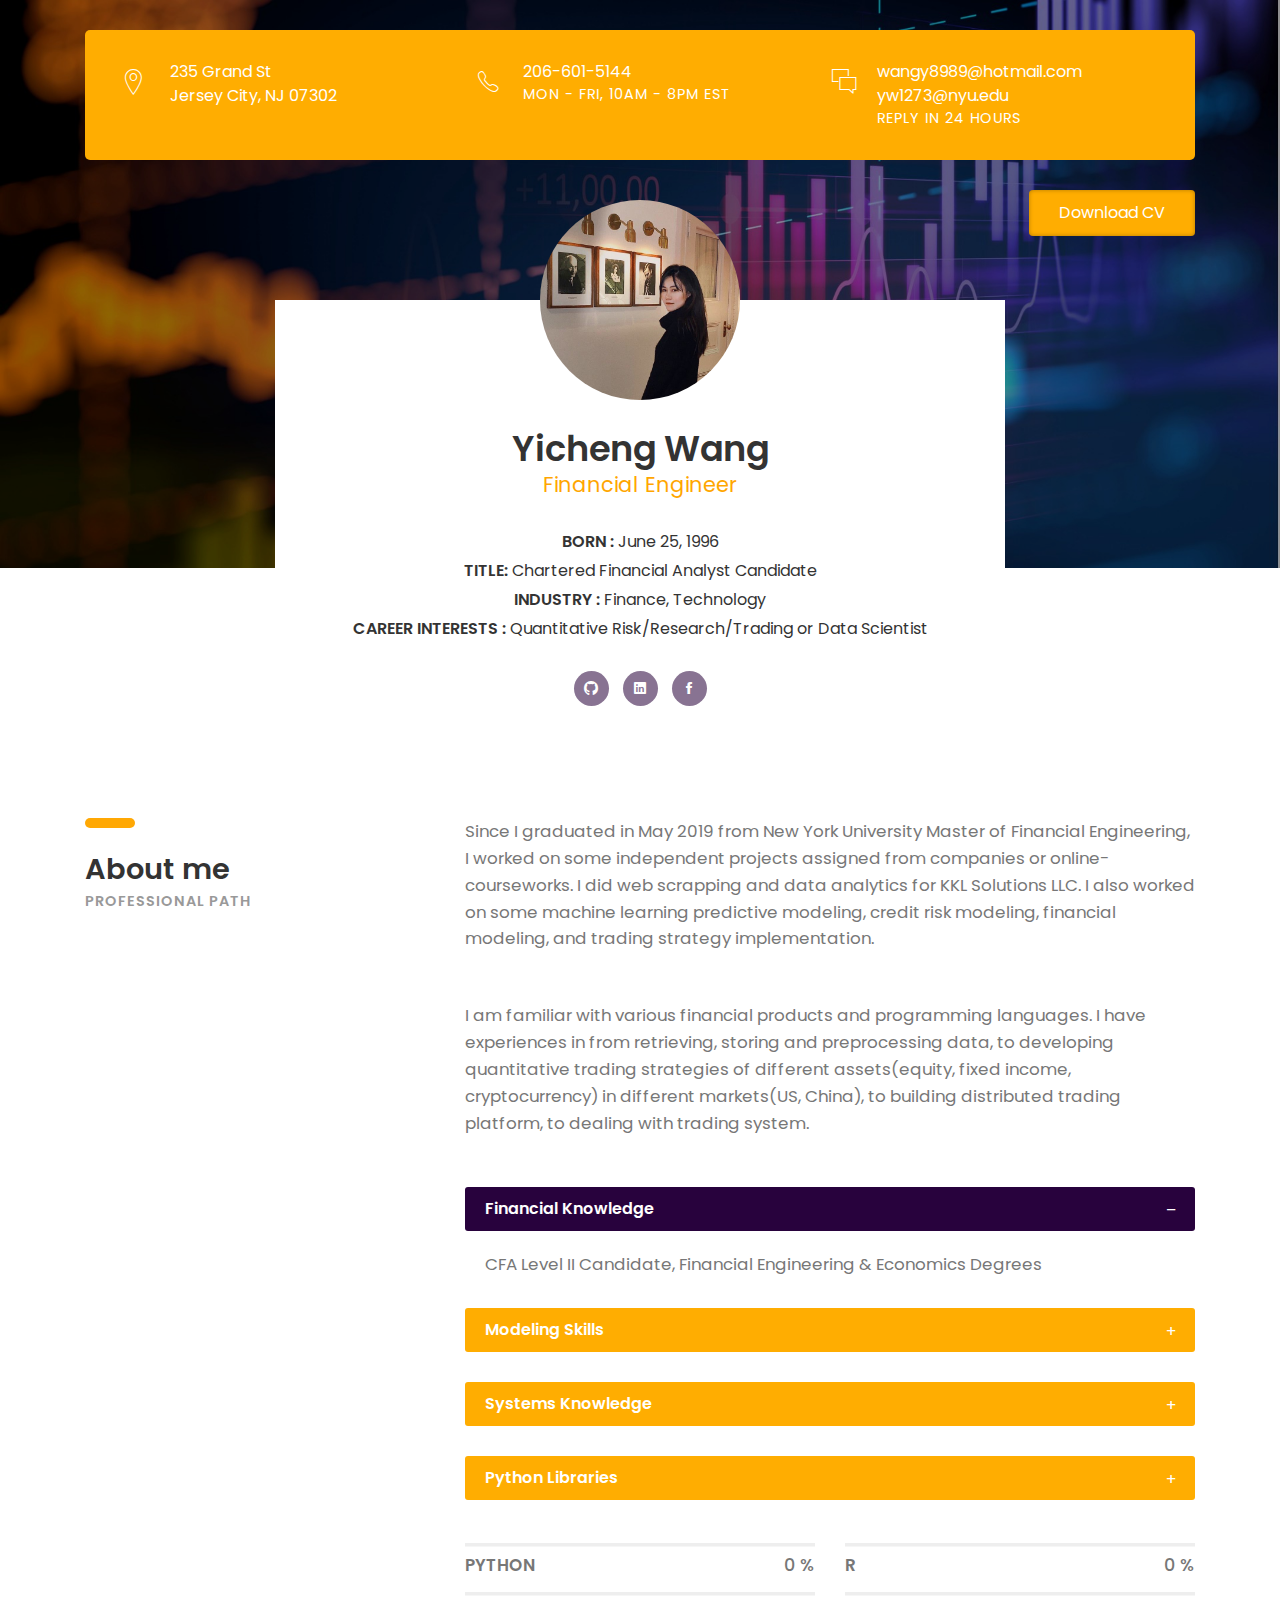
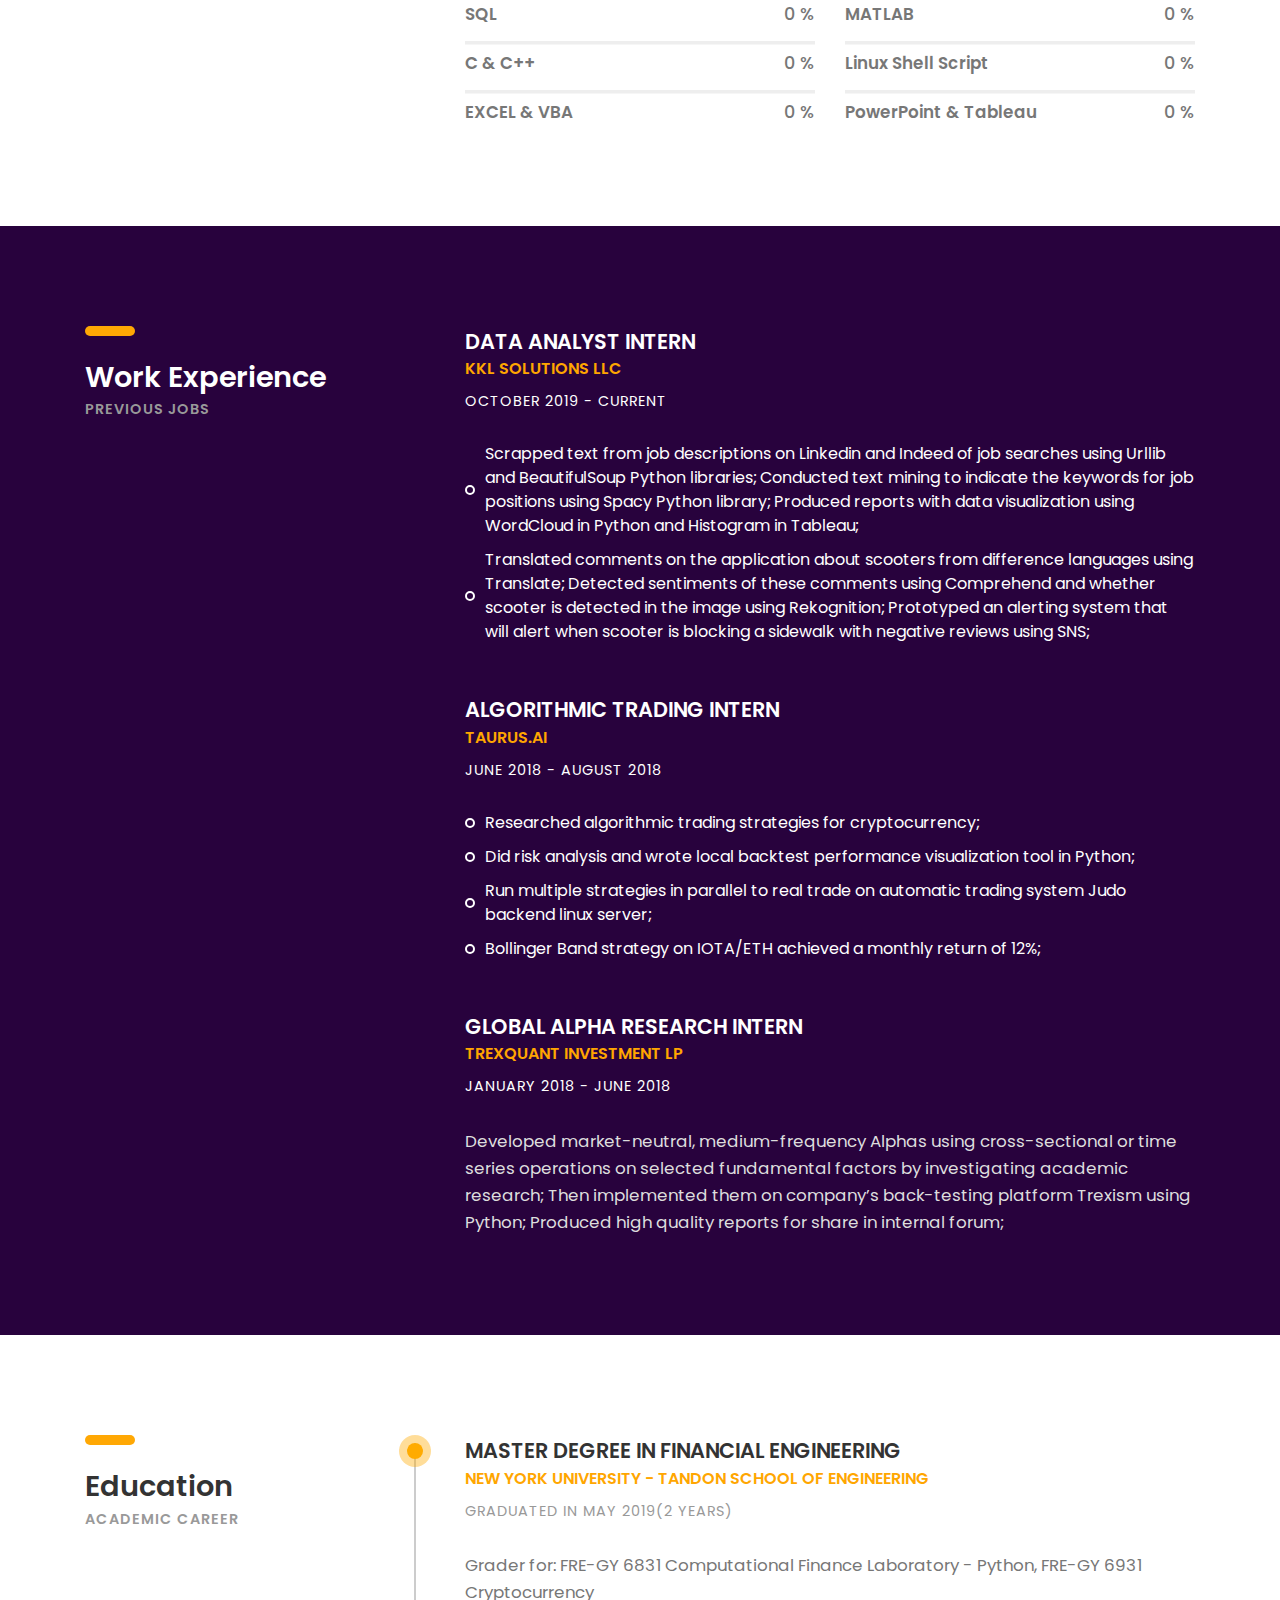
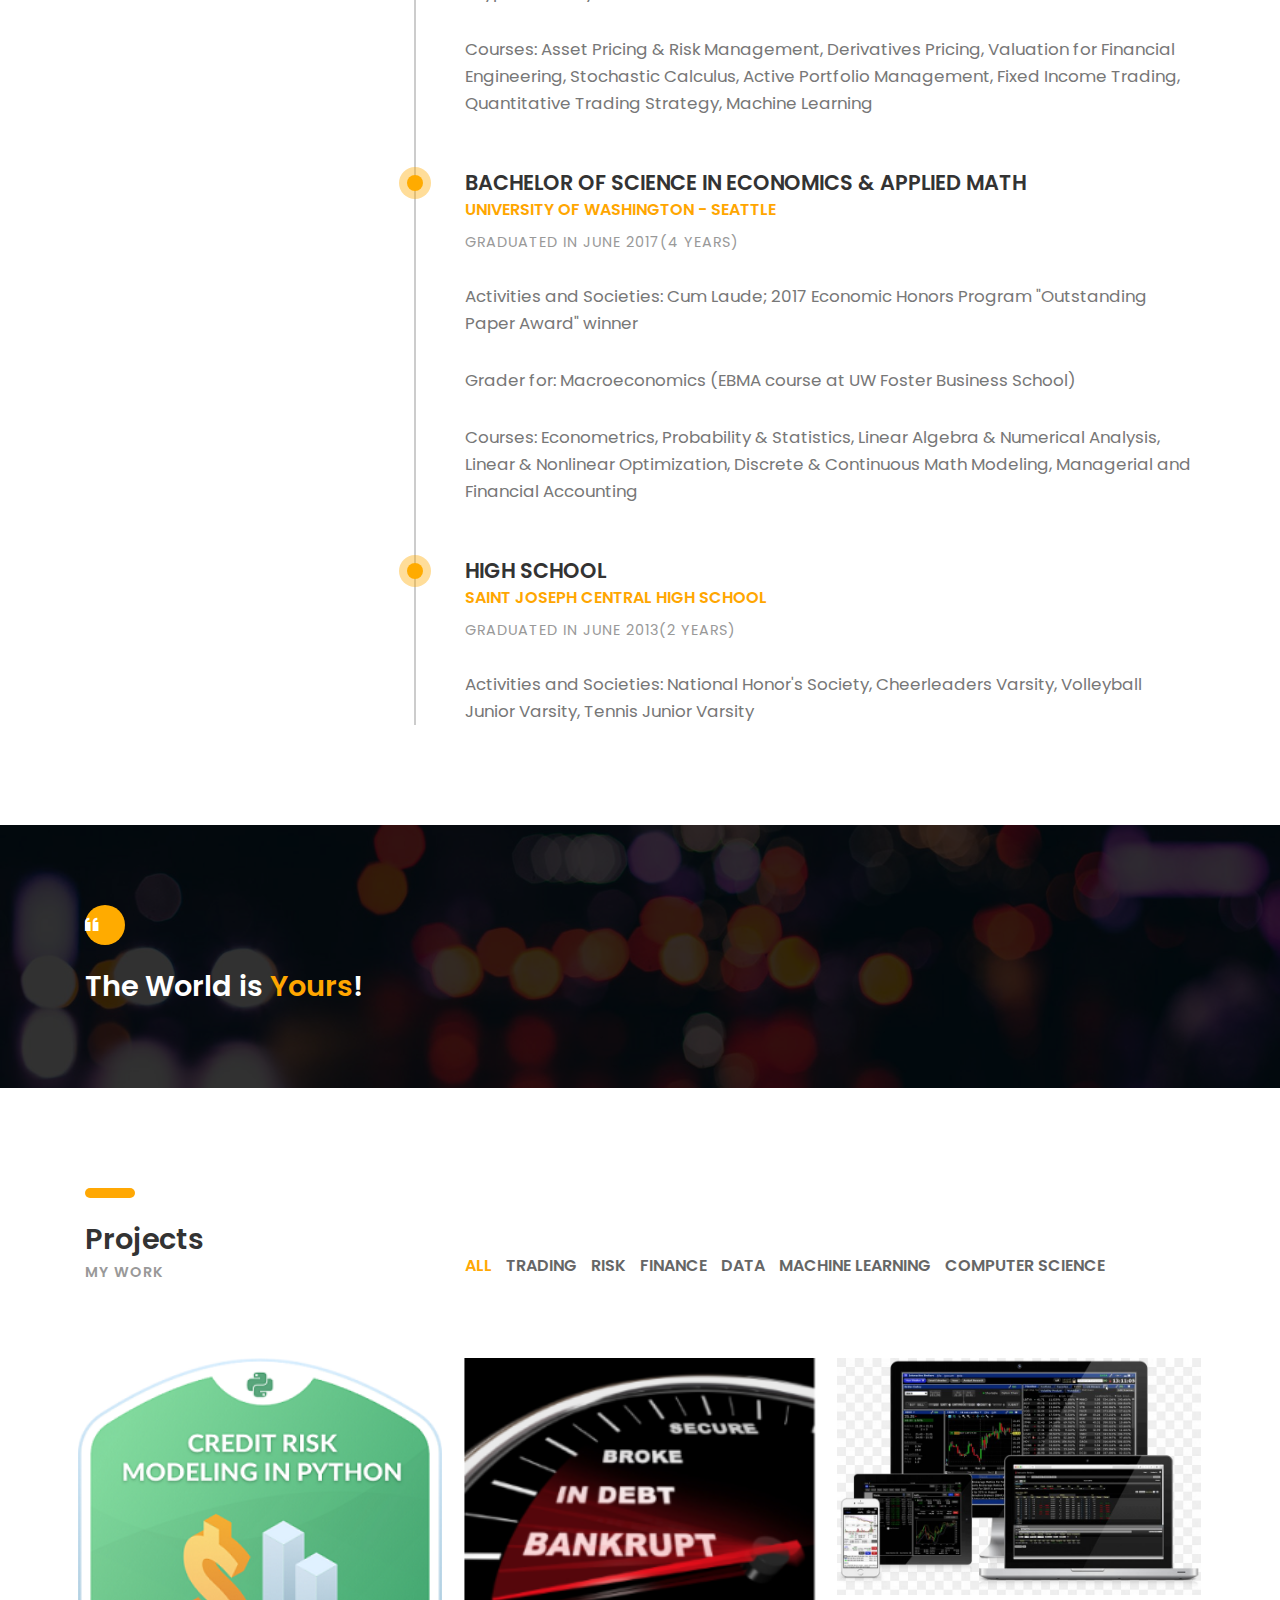
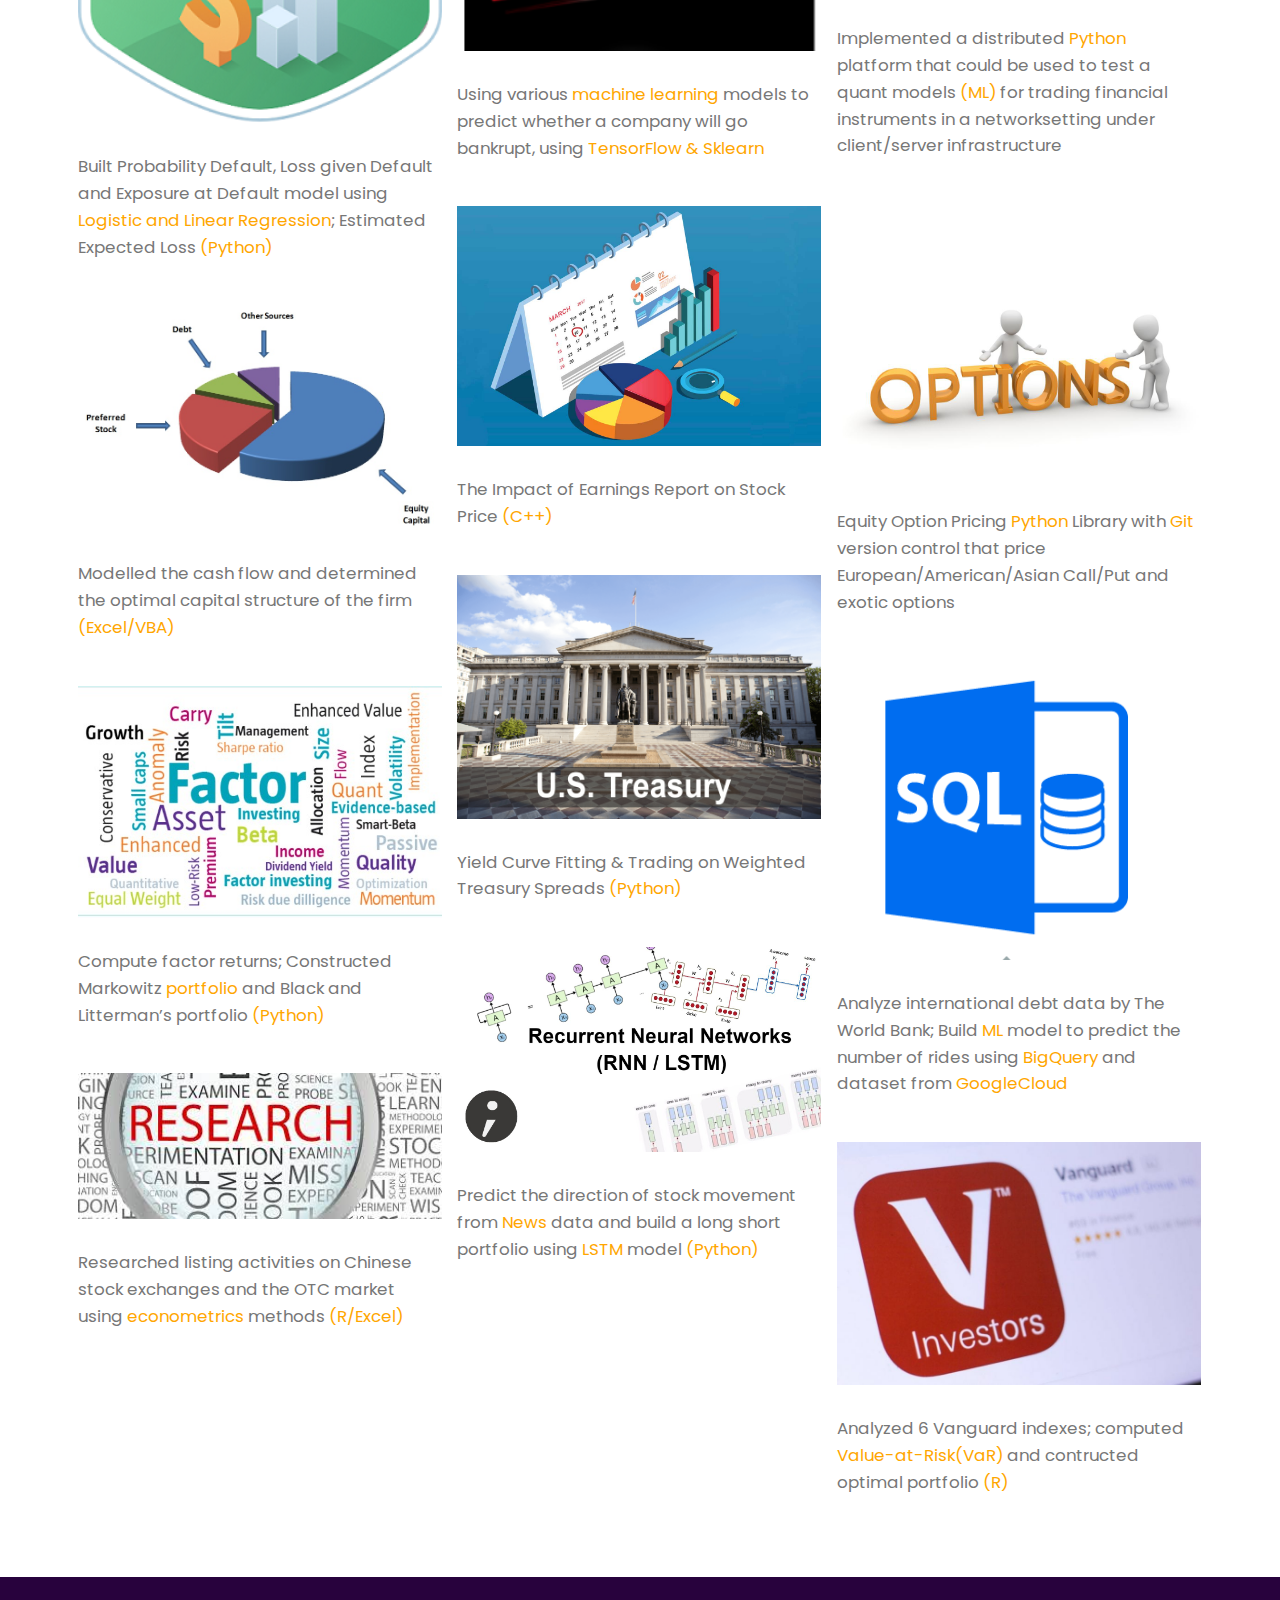
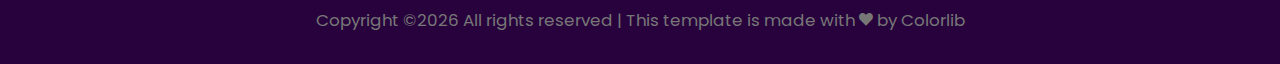
==== commit 16e65cc2: "Add files via upload" ====
--- a/index.html
+++ b/index.html
@@ -81,7 +81,7 @@
 						<h4 class="font-yellow">Financial Engineer</h4>
 						<ul class="information margin-tb-30">
 							<li><b>BORN : </b>June 25, 1996</li>
-							<li><b>EMAIL : </b><a href="mailto:wangy8989@hotmail.com">wangy8989@hotmail.com</a></li>
+                            <li><b>TITLE: </b>Chartered Financial Analyst Candidate</li>
                             <li><b>INDUSTRY : </b>Finance, Technology</li>
 							<li><b>CAREER INTERESTS : </b>Quantitative Risk/Research/Trading or Data Scientist</li>
 						</ul>
@@ -113,8 +113,7 @@
                         and trading strategy implementation.
                     </p>
                     <p class="margin-b-50">
-                        I am familiar with different financial products and derivatives pricing. 
-                        I am proficient in Python, Excel/VBA, C/C++ and SQL. 
+                        I am familiar with various financial products and programming languages. 
                         I have experiences in from retrieving, storing and preprocessing data, to developing quantitative trading strategies of 
                         different assets(equity, fixed income, cryptocurrency) in different markets(US, China), 
                         to building distributed trading platform, to dealing with trading system.
@@ -220,15 +219,11 @@
 						<h4><b>ALGORITHMIC TRADING INTERN</b></h4>
 						<h5 class="font-yellow"><b>TAURUS.AI</b></h5>
 						<h6 class="margin-t-10">JUNE 2018 - AUGUST 2018</h6>
-						<p class="font-semi-white margin-tb-30">Researched algorithmic trading strategies for cryptocurrency; 
-                            used BotVS backtesting platform and provided API to backtest locally; 
-                            Assisted with the development of digital currency low latency automatic trading system Judo in terms of functionality; 
-                            Real trade and daily monitor trading strategies on Judo; 
-                            Implemented market making strategy for digital currency pair in simulated exchange based on clients’ needs.
-                        </p>
+						<p class="font-semi-white margin-tb-30"></p>
 						<ul class="list margin-b-30">
-							<li>Did risk analysis and wrote local backtest performance visualization tool in Python;</li>
-							<li>Run multiple strategies in parallel to real trade on Judo backend linux server;</li>
+							<li>Researched algorithmic trading strategies for cryptocurrency;</li>
+                            <li>Did risk analysis and wrote local backtest performance visualization tool in Python;</li>
+							<li>Run multiple strategies in parallel to real trade on automatic trading system Judo backend linux server;</li>
 							<li>Bollinger Band strategy on IOTA/ETH achieved a monthly return of 12%;</li>
 						</ul>
 					</div><!-- experience -->
@@ -238,10 +233,9 @@
 						<h5 class="font-yellow"><b>TREXQUANT INVESTMENT LP</b></h5>
 						<h6 class="margin-t-10">JANUARY 2018 - JUNE 2018</h6>
 						<p class="font-semi-white margin-tb-30">Developed market-neutral, medium-frequency Alphas using 
-                            cross-sectional or time series operations on selected fundamental variables by investigating academic research; 
-                            Then implemented them on company’s back-testing platform Trexism; 
-                            Filtered and combined Alphas for better Alphas and auto-submit them to Trexism using Python for portfolio construction;
-                            Produced high quality reports on accruals, dividend yields, industry factors, quality factors for share in internal forum;
+                            cross-sectional or time series operations on selected fundamental factors by investigating academic research; 
+                            Then implemented them on company’s back-testing platform Trexism using Python;
+                            Produced high quality reports for share in internal forum;
                         </p>
 					</div><!-- experience -->
 					
